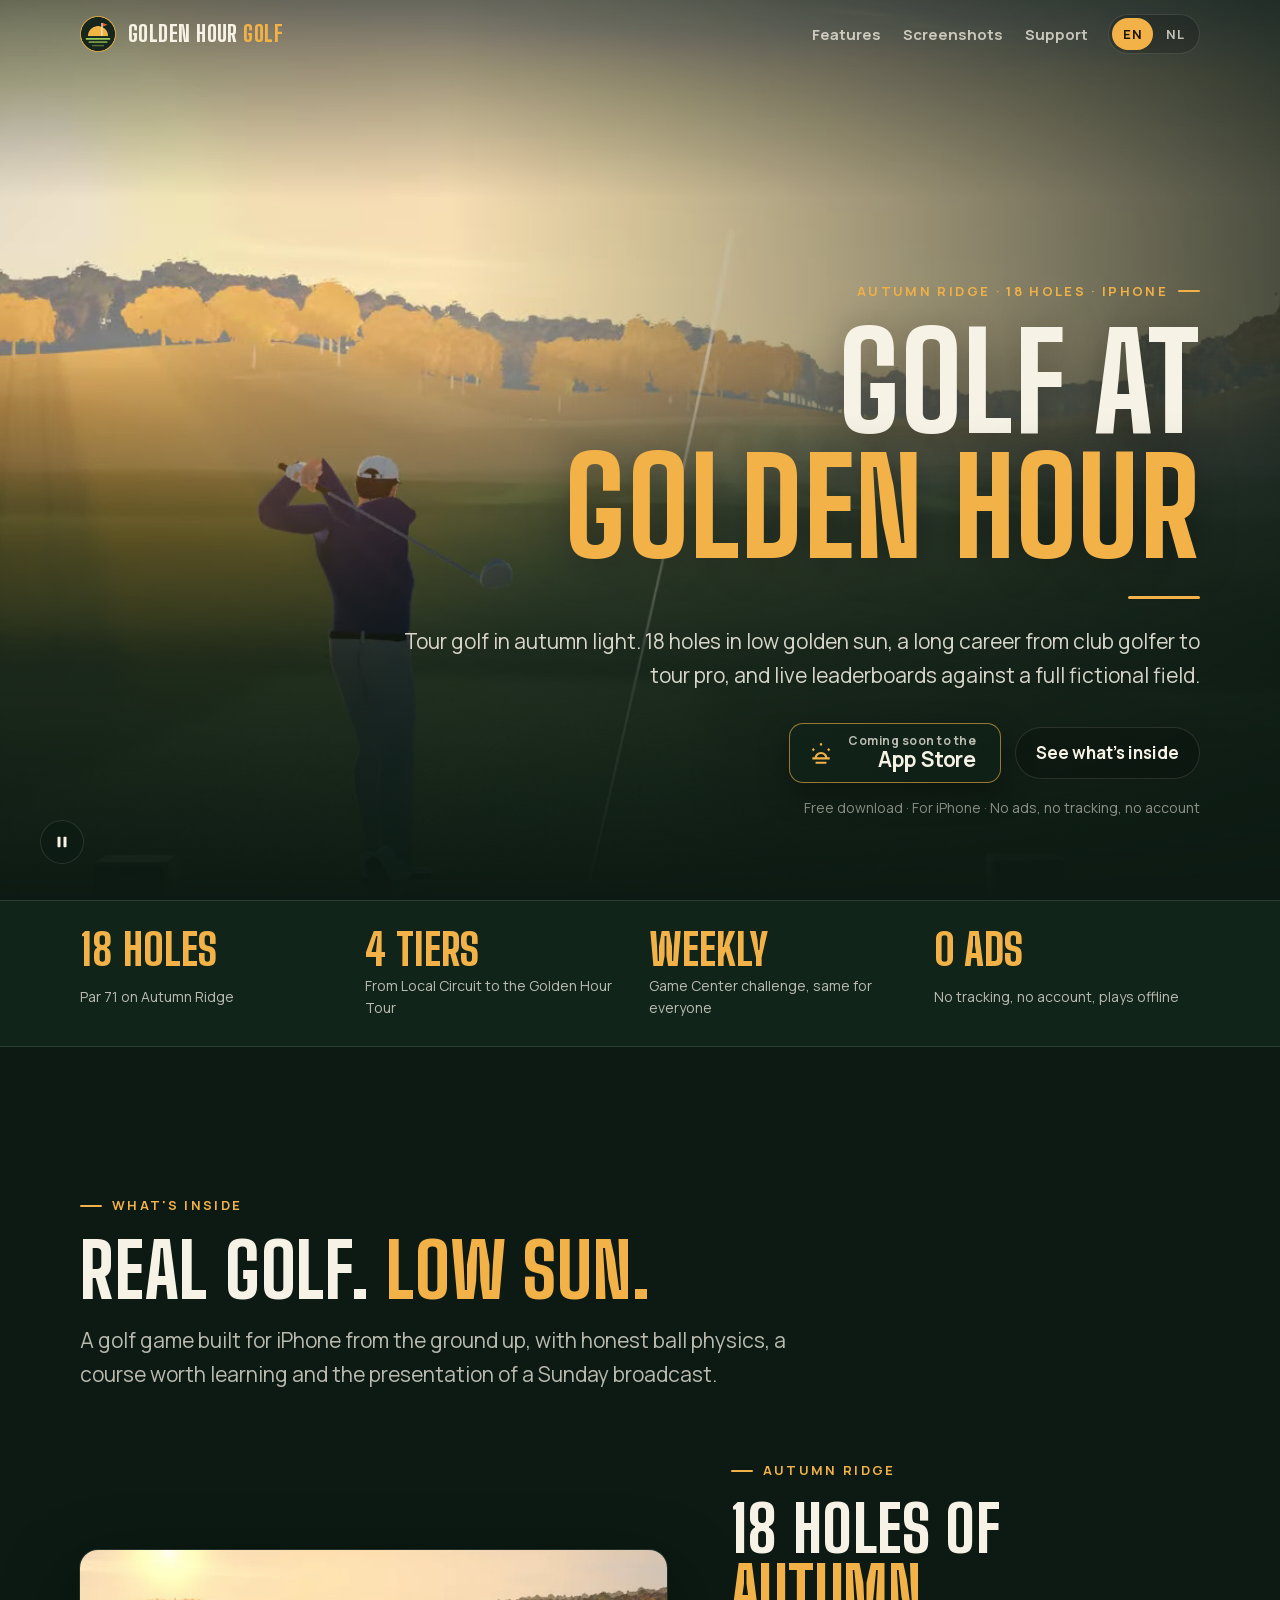
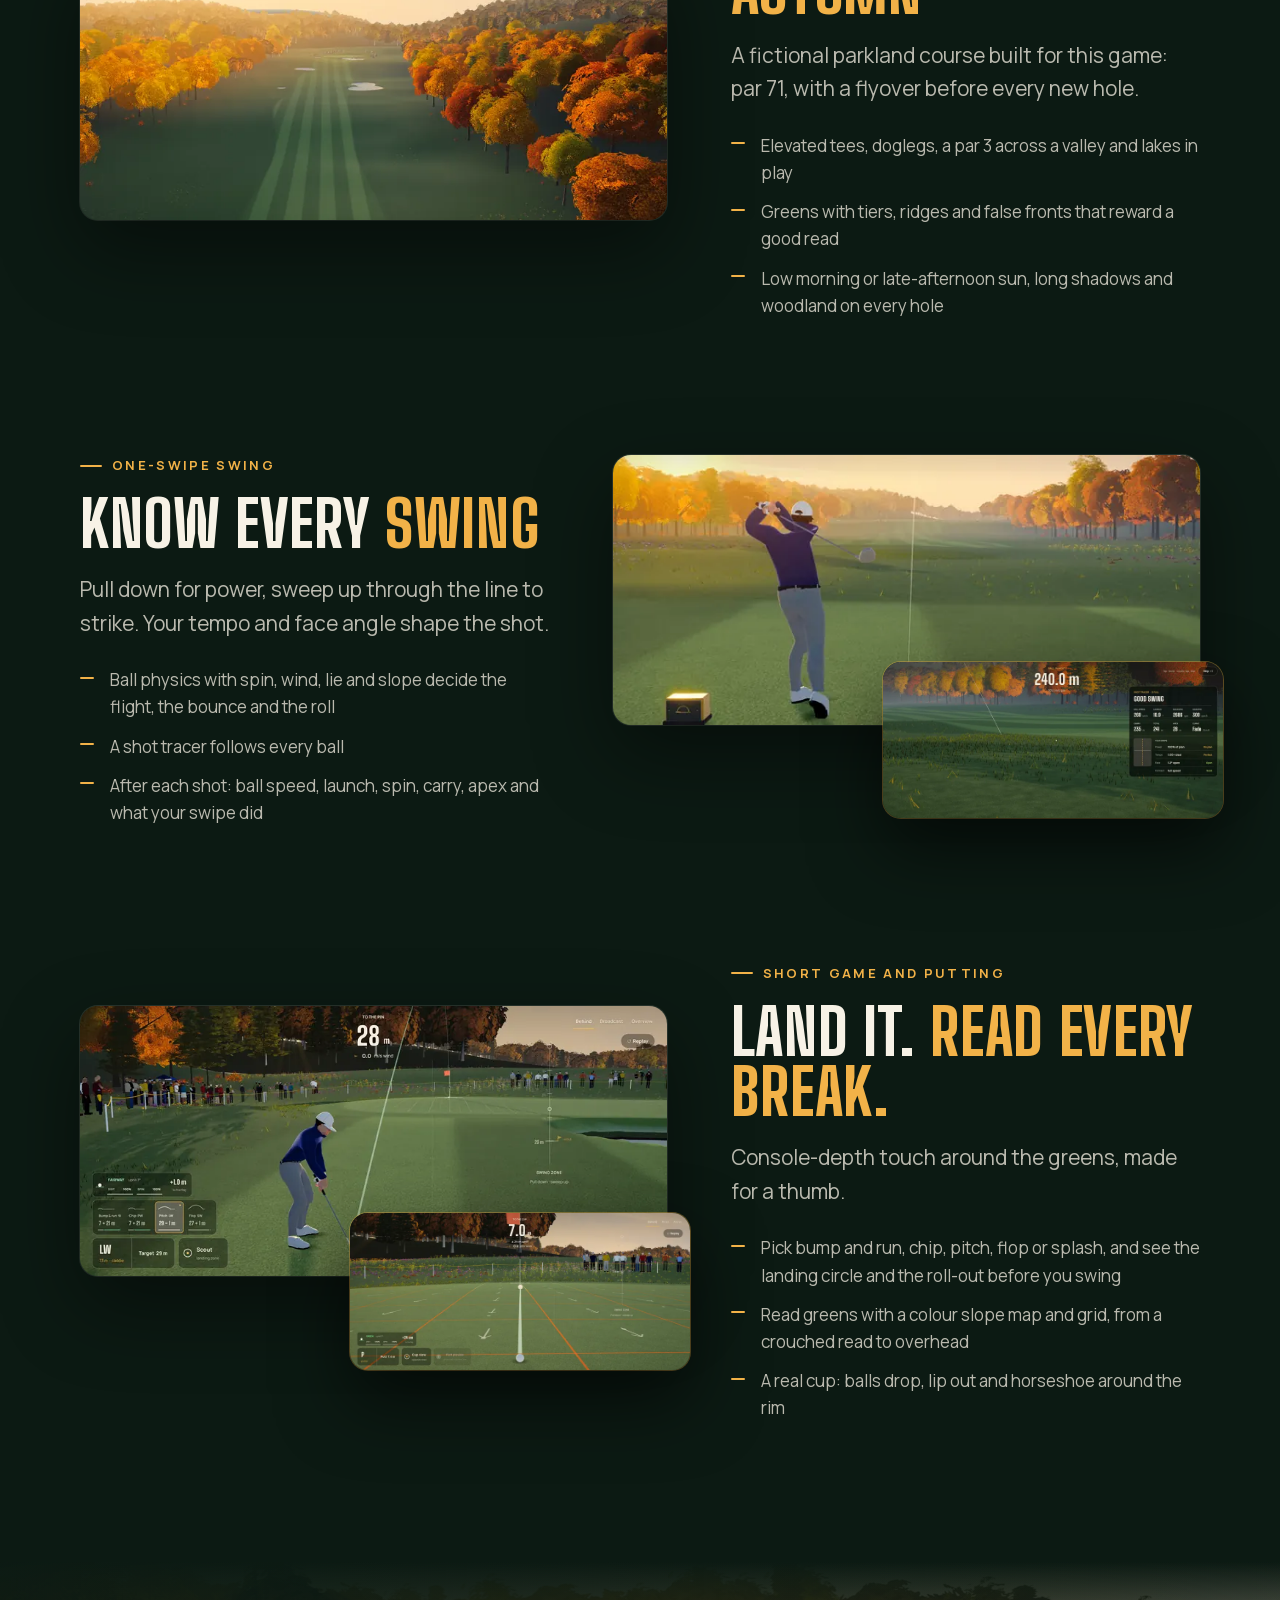
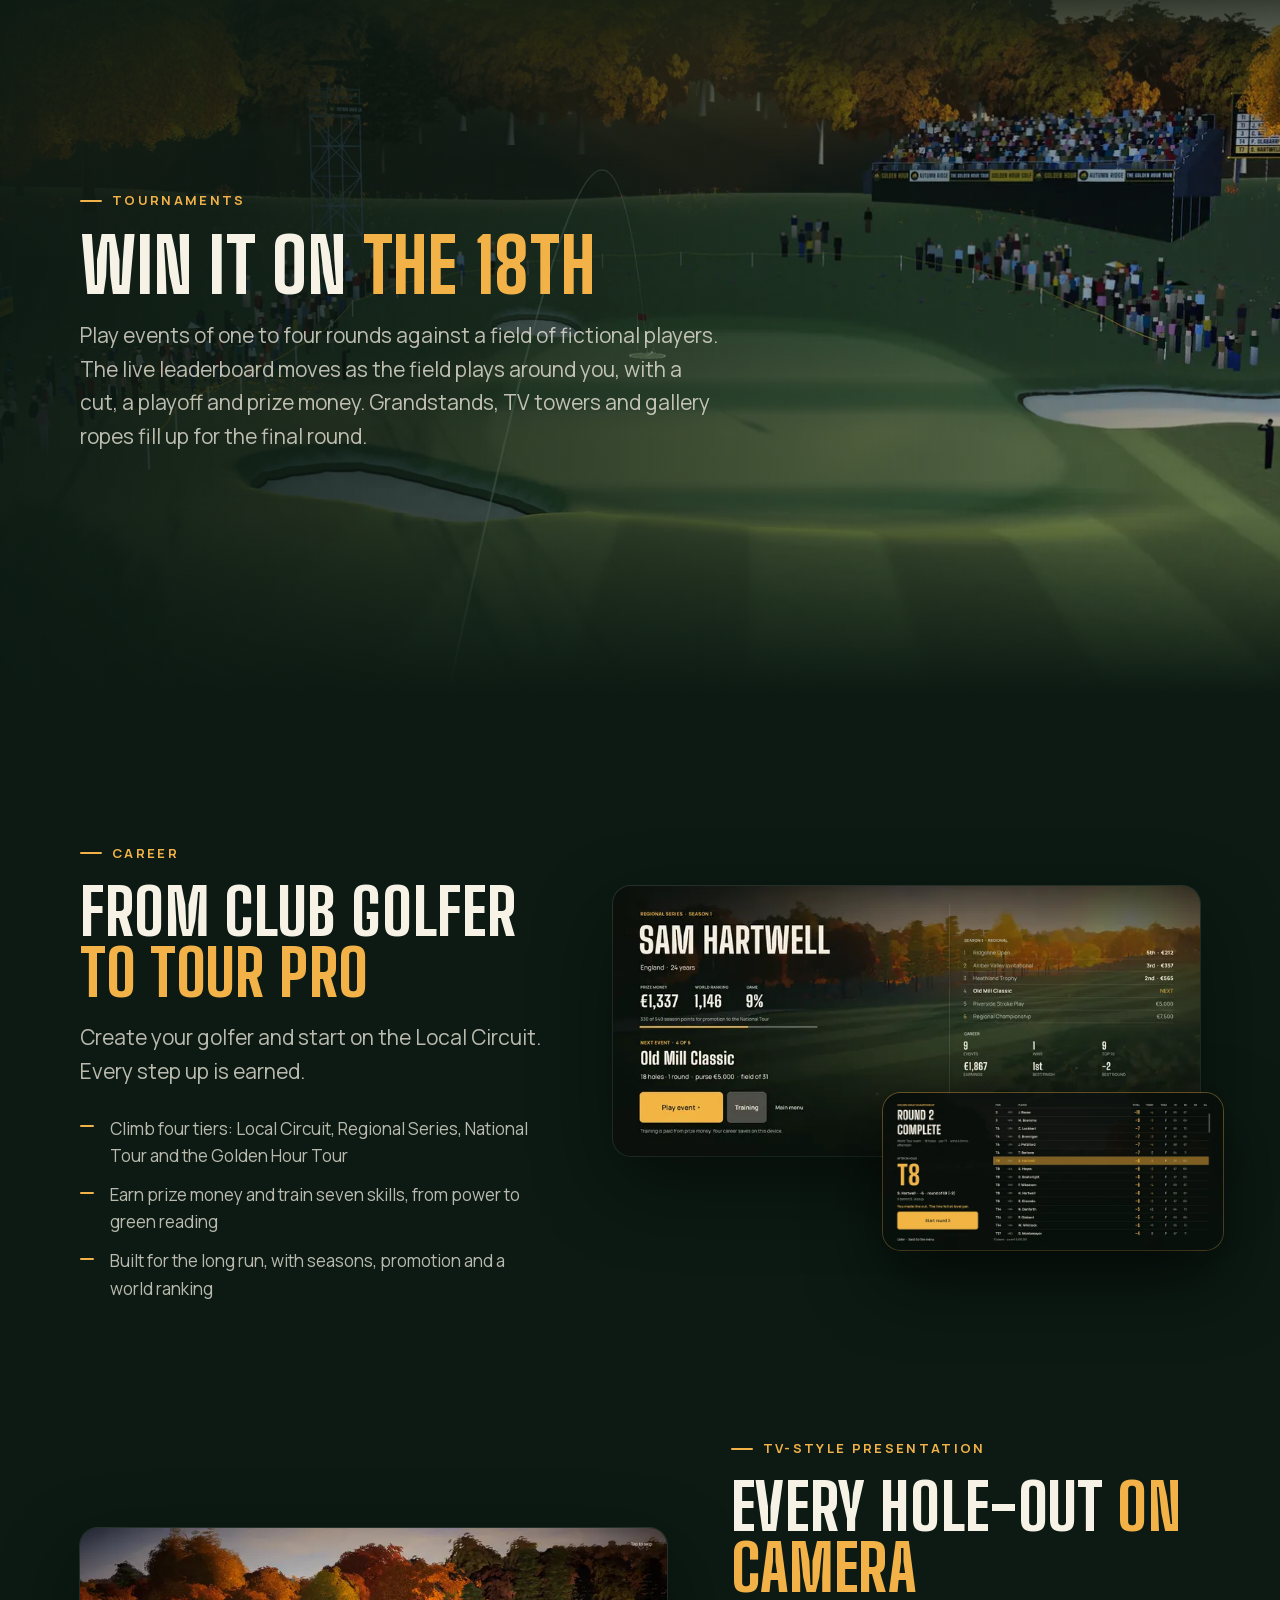
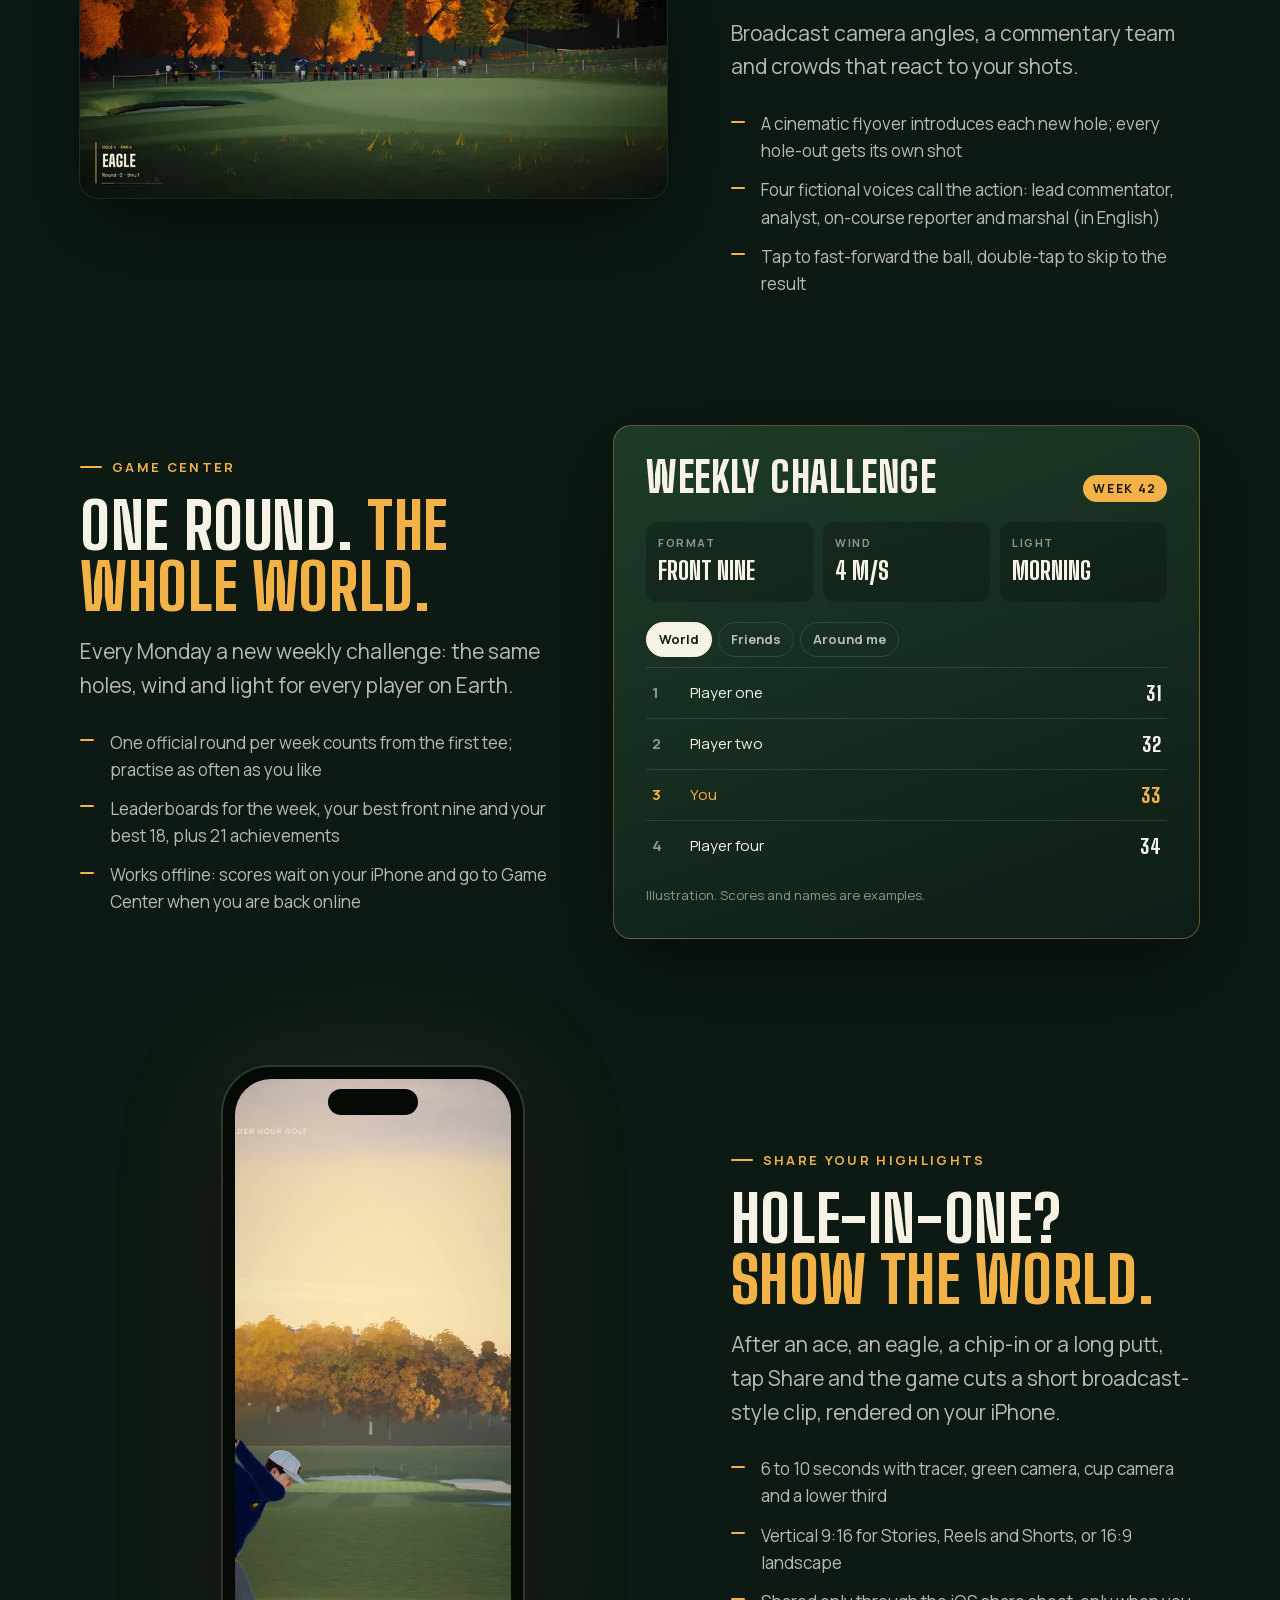
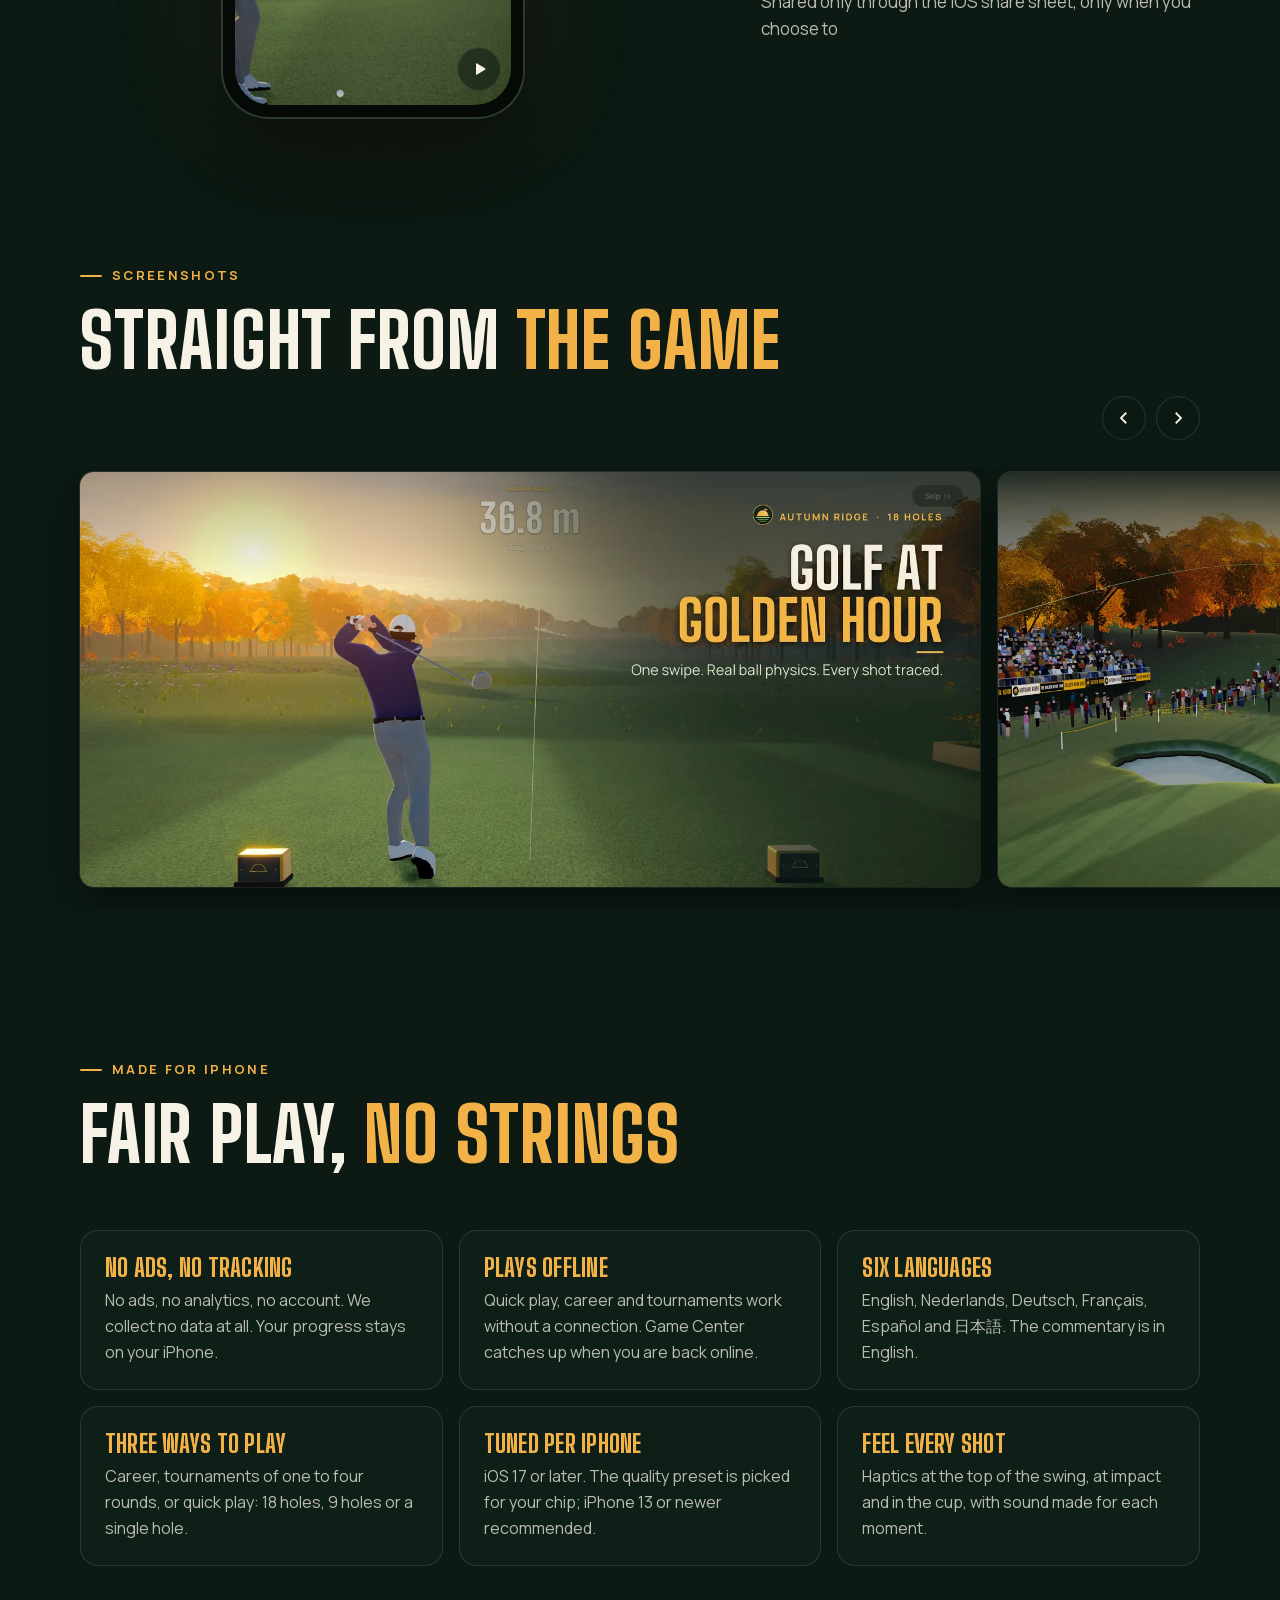
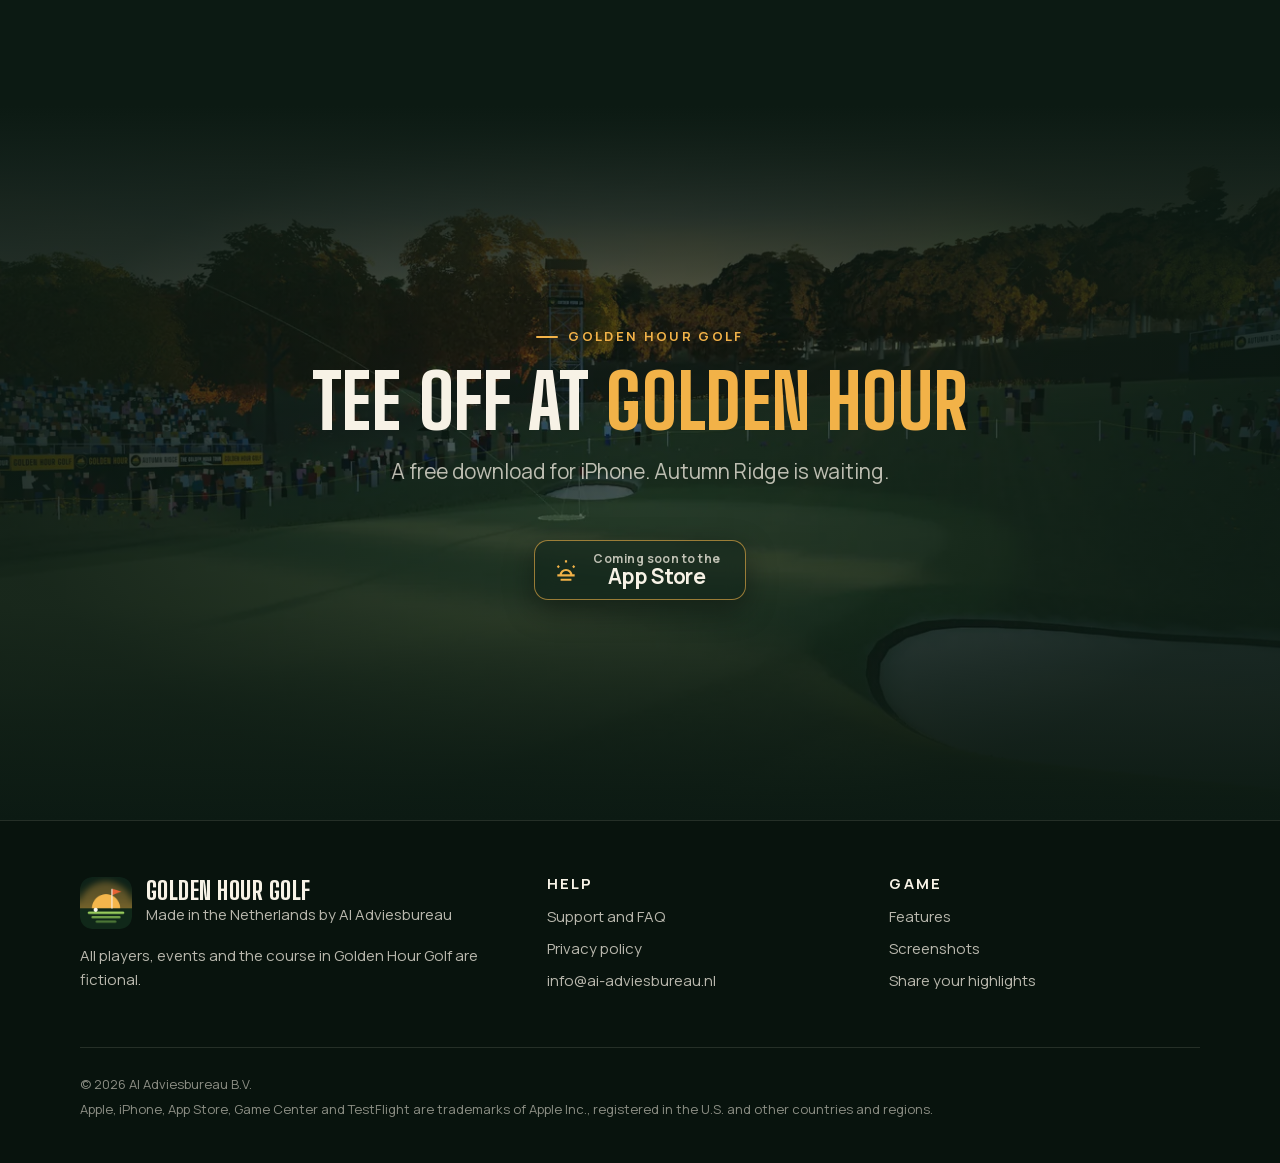
==== index.html @ c40ef4cb "Golden Hour Golf website Co-Authored-By: Claude Opus 5.5 <noreply@anthropic.com>" ====
<!doctype html>
<html lang="en">
<head>
  <meta charset="utf-8">
  <meta name="viewport" content="width=device-width, initial-scale=1, viewport-fit=cover">
  <title>Golden Hour Golf: tour golf in autumn light for iPhone</title>
  <meta name="description" content="Golden Hour Golf is a realistic golf game for iPhone: 18 holes of Autumn Ridge in low golden light, a long career, tournaments with a live leaderboard, TV-style presentation and a one-swipe swing. No ads, no tracking.">
  <link rel="canonical" href="https://ai-adviesbureau.github.io/golden-hour-golf/">
  <meta name="theme-color" content="#0c1a13">
  <meta name="apple-itunes-app" content="app-id=6820908266">
  <link rel="icon" type="image/png" sizes="32x32" href="assets/img/favicon-32.png">
  <link rel="icon" type="image/png" sizes="64x64" href="assets/img/favicon-64.png">
  <link rel="apple-touch-icon" href="assets/img/apple-touch-icon.png">
  <link rel="manifest" href="site.webmanifest">
  <meta property="og:type" content="website">
  <meta property="og:site_name" content="Golden Hour Golf">
  <meta property="og:title" content="Golden Hour Golf: tour golf in autumn light">
  <meta property="og:description" content="18 holes in low golden light, a long career from club golfer to tour pro, and live leaderboards. A golf game for iPhone, made in the Netherlands.">
  <meta property="og:url" content="https://ai-adviesbureau.github.io/golden-hour-golf/">
  <meta property="og:image" content="https://ai-adviesbureau.github.io/golden-hour-golf/assets/img/og-image.jpg">
  <meta property="og:image:width" content="1200">
  <meta property="og:image:height" content="630">
  <meta property="og:image:alt" content="A golfer in the follow-through on an autumn tee at sunrise, with the Golden Hour Golf title.">
  <meta property="og:locale" content="en_US">
  <meta property="og:locale:alternate" content="nl_NL">
  <meta name="twitter:card" content="summary_large_image">
  <meta name="twitter:title" content="Golden Hour Golf: tour golf in autumn light">
  <meta name="twitter:description" content="18 holes in low golden light, a long career and live leaderboards. A golf game for iPhone.">
  <meta name="twitter:image" content="https://ai-adviesbureau.github.io/golden-hour-golf/assets/img/og-image.jpg">
  <link rel="preload" href="assets/fonts/BigShouldersDisplay-ExtraBold.woff" as="font" type="font/woff" crossorigin>
  <link rel="preload" href="assets/img/hero-poster.jpg" as="image">
  <link rel="stylesheet" href="assets/css/site.css">
  <script>
    document.documentElement.classList.add("js");
    if (!window.matchMedia("(prefers-reduced-motion: reduce)").matches) document.documentElement.classList.add("js-motion");
  </script>
  <script type="application/ld+json">
  {
    "@context": "https://schema.org",
    "@type": "VideoGame",
    "name": "Golden Hour Golf",
    "description": "A realistic golf game for iPhone on one fictional 18-hole course in autumn light, with career, tournaments and a one-swipe swing.",
    "genre": ["Sports", "Simulation"],
    "gamePlatform": "iPhone",
    "operatingSystem": "iOS 17 or later",
    "applicationCategory": "GameApplication",
    "inLanguage": ["en", "nl", "de", "fr", "es", "ja"],
    "image": "https://ai-adviesbureau.github.io/golden-hour-golf/assets/img/og-image.jpg",
    "url": "https://ai-adviesbureau.github.io/golden-hour-golf/",
    "author": { "@type": "Organization", "name": "AI Adviesbureau B.V.", "email": "info@ai-adviesbureau.nl", "address": { "@type": "PostalAddress", "addressCountry": "NL" } }
  }
  </script>
</head>
<body>
  <a class="skip-link" href="#main" data-i18n="skip">Skip to content</a>

  <header class="site-header" id="top">
    <nav class="wrap nav" aria-label="Main">
      <a class="brand" href="./" aria-label="Golden Hour Golf, home">
        <img src="assets/img/logo.png" alt="" width="36" height="36"><span class="brand-text">Golden Hour <span>Golf</span></span>
      </a>
      <ul class="nav-links">
        <li><a href="#features" data-i18n="nav.features">Features</a></li>
        <li><a href="#screenshots" data-i18n="nav.shots">Screenshots</a></li>
        <li><a href="support.html" data-href-nl="support-nl.html" data-i18n="nav.support">Support</a></li>
      </ul>
      <div class="lang-switch" role="group" aria-label="Language">
        <button type="button" data-lang="en" aria-pressed="true" lang="en">EN</button>
        <button type="button" data-lang="nl" aria-pressed="false" lang="nl">NL</button>
      </div>
    </nav>
  </header>

  <main id="main">
    <!-- HERO -->
    <section class="hero" aria-labelledby="hero-title">
      <div class="hero-media" aria-hidden="true">
        <video id="hero-video" muted loop playsinline preload="none" poster="assets/img/hero-poster.jpg" data-autoplay>
          <source src="assets/video/hero.webm" type="video/webm">
          <source src="assets/video/hero.mp4" type="video/mp4">
        </video>
      </div>
      <div class="wrap hero-inner">
        <p class="eyebrow" data-i18n="hero.eyebrow">Autumn Ridge · 18 holes · iPhone</p>
        <h1 id="hero-title"><span data-i18n="hero.t1">Golf at</span><br><span class="gold" data-i18n="hero.t2">Golden Hour</span></h1>
        <hr class="rule">
        <p class="lead" data-i18n="hero.lead">Tour golf in autumn light. 18 holes in low golden sun, a long career from club golfer to tour pro, and live leaderboards against a full fictional field.</p>
        <div class="cta-row">
          <div data-store-cta>
            <span class="store-btn is-soon"><svg viewBox="0 0 24 24" fill="none" stroke="currentColor" stroke-width="2" aria-hidden="true"><path d="M4 17h16M7 21h10M12 3v2M4.2 8.2l1.4 1.4M19.8 8.2l-1.4 1.4M7 17a5 5 0 0 1 10 0"/></svg><span><span class="small">Coming soon to the</span><span class="big">App Store</span></span></span>
          </div>
          <a class="btn-ghost" href="#features" data-i18n="hero.more">See what's inside</a>
        </div>
        <p class="cta-note" data-i18n="hero.note">Free download · For iPhone · No ads, no tracking, no account</p>
      </div>
      <div class="hero-tools">
        <button class="icon-btn" type="button" id="hero-toggle" aria-label="Pause background video" data-i18n-label="video.pause" hidden>
          <svg viewBox="0 0 24 24" fill="currentColor" aria-hidden="true" class="i-pause"><rect x="6" y="5" width="4" height="14" rx="1"/><rect x="14" y="5" width="4" height="14" rx="1"/></svg>
          <svg viewBox="0 0 24 24" fill="currentColor" aria-hidden="true" class="i-play" hidden><path d="M8 5.5v13a1 1 0 0 0 1.5.86l10.5-6.5a1 1 0 0 0 0-1.72L9.5 4.64A1 1 0 0 0 8 5.5z"/></svg>
        </button>
      </div>
    </section>

    <!-- FACTS -->
    <div class="facts">
      <ul class="wrap">
        <li><strong data-i18n="f1.n">18 holes</strong><span data-i18n="f1.t">Par 71 on Autumn Ridge</span></li>
        <li><strong data-i18n="f2.n">4 tiers</strong><span data-i18n="f2.t">From Local Circuit to the Golden Hour Tour</span></li>
        <li><strong data-i18n="f3.n">Weekly</strong><span data-i18n="f3.t">Game Center challenge, same for everyone</span></li>
        <li><strong data-i18n="f4.n">0 ads</strong><span data-i18n="f4.t">No tracking, no account, plays offline</span></li>
      </ul>
    </div>

    <!-- FEATURES -->
    <section class="section" id="features" aria-labelledby="features-title">
      <div class="wrap">
        <div class="section-head reveal">
          <p class="eyebrow" data-i18n="feat.eyebrow">What's inside</p>
          <h2 id="features-title"><span data-i18n="feat.t1">Real golf.</span> <span class="gold" data-i18n="feat.t2">Low sun.</span></h2>
          <p class="lead" data-i18n="feat.lead">A golf game built for iPhone from the ground up, with honest ball physics, a course worth learning and the presentation of a Sunday broadcast.</p>
        </div>

        <article class="feature reveal" aria-labelledby="ft-course">
          <div class="feature-media">
            <div class="shot"><img src="assets/img/course-800.webp" srcset="assets/img/course-800.webp 800w, assets/img/course.webp 1600w" sizes="(max-width: 860px) 92vw, 640px" alt="Aerial view down a striped fairway lined with orange and yellow autumn trees, low sun on the horizon." loading="lazy" width="1600" height="863"></div>
          </div>
          <div class="feature-copy">
            <p class="eyebrow" data-i18n="c.eyebrow">Autumn Ridge</p>
            <h2 id="ft-course"><span data-i18n="c.t1">18 holes of</span> <span class="gold" data-i18n="c.t2">autumn</span></h2>
            <p class="lead" data-i18n="c.lead">A fictional parkland course built for this game: par 71, with a flyover before every new hole.</p>
            <ul class="ticks">
              <li data-i18n="c.l1">Elevated tees, doglegs, a par 3 across a valley and lakes in play</li>
              <li data-i18n="c.l2">Greens with tiers, ridges and false fronts that reward a good read</li>
              <li data-i18n="c.l3">Low morning or late-afternoon sun, long shadows and woodland on every hole</li>
            </ul>
          </div>
        </article>

        <article class="feature flip reveal" aria-labelledby="ft-swing">
          <div class="feature-media">
            <div class="shot-pair">
              <div class="shot"><img src="assets/img/drive-800.webp" srcset="assets/img/drive-800.webp 800w, assets/img/drive.webp 1600w" sizes="(max-width: 860px) 92vw, 640px" alt="A golfer in the follow-through of a drive, back-lit by the low sun." loading="lazy" width="1600" height="583"></div>
              <div class="shot"><img src="assets/img/analysis-800.webp" alt="The shot analysis panel showing ball speed, launch, spin, carry and the swipe's tempo and face angle." loading="lazy" width="800" height="368"></div>
            </div>
          </div>
          <div class="feature-copy">
            <p class="eyebrow" data-i18n="s.eyebrow">One-swipe swing</p>
            <h2 id="ft-swing"><span data-i18n="s.t1">Know every</span> <span class="gold" data-i18n="s.t2">swing</span></h2>
            <p class="lead" data-i18n="s.lead">Pull down for power, sweep up through the line to strike. Your tempo and face angle shape the shot.</p>
            <ul class="ticks">
              <li data-i18n="s.l1">Ball physics with spin, wind, lie and slope decide the flight, the bounce and the roll</li>
              <li data-i18n="s.l2">A shot tracer follows every ball</li>
              <li data-i18n="s.l3">After each shot: ball speed, launch, spin, carry, apex and what your swipe did</li>
            </ul>
          </div>
        </article>

        <article class="feature reveal" aria-labelledby="ft-short">
          <div class="feature-media">
            <div class="shot-pair">
              <div class="shot"><img src="assets/img/shortgame-800.webp" srcset="assets/img/shortgame-800.webp 800w, assets/img/shortgame.webp 1600w" sizes="(max-width: 860px) 92vw, 640px" alt="A pitch shot near the green with the technique strip, landing circle and roll-out line." loading="lazy" width="1600" height="736"></div>
              <div class="shot"><img src="assets/img/putting-800.webp" alt="Reading a putt with the colour slope grid and the putt line." loading="lazy" width="800" height="368"></div>
            </div>
          </div>
          <div class="feature-copy">
            <p class="eyebrow" data-i18n="sg.eyebrow">Short game and putting</p>
            <h2 id="ft-short"><span data-i18n="sg.t1">Land it.</span> <span class="gold" data-i18n="sg.t2">Read every break.</span></h2>
            <p class="lead" data-i18n="sg.lead">Console-depth touch around the greens, made for a thumb.</p>
            <ul class="ticks">
              <li data-i18n="sg.l1">Pick bump and run, chip, pitch, flop or splash, and see the landing circle and the roll-out before you swing</li>
              <li data-i18n="sg.l2">Read greens with a colour slope map and grid, from a crouched read to overhead</li>
              <li data-i18n="sg.l3">A real cup: balls drop, lip out and horseshoe around the rim</li>
            </ul>
          </div>
        </article>
      </div>
    </section>

    <!-- BANNER: TOURNAMENT -->
    <section class="banner" aria-labelledby="ft-tour">
      <img src="assets/img/tournament.webp" alt="" loading="lazy" width="1600" height="736">
      <div class="wrap">
        <div class="reveal">
          <p class="eyebrow" data-i18n="t.eyebrow">Tournaments</p>
          <h2 id="ft-tour"><span data-i18n="t.t1">Win it on</span> <span class="gold" data-i18n="t.t2">the 18th</span></h2>
          <p class="lead" data-i18n="t.lead">Play events of one to four rounds against a field of fictional players. The live leaderboard moves as the field plays around you, with a cut, a playoff and prize money. Grandstands, TV towers and gallery ropes fill up for the final round.</p>
        </div>
      </div>
    </section>

    <section class="section" aria-label="Career, broadcast and challenges">
      <div class="wrap">
        <article class="feature flip reveal" aria-labelledby="ft-career">
          <div class="feature-media">
            <div class="shot-pair">
              <div class="shot"><img src="assets/img/career-800.webp" srcset="assets/img/career-800.webp 800w, assets/img/career.webp 1600w" sizes="(max-width: 860px) 92vw, 640px" alt="The career overview: golfer profile, prize money, world ranking and the next event." loading="lazy" width="1600" height="736"></div>
              <div class="shot"><img src="assets/img/leaderboard-800.webp" alt="A live tournament leaderboard after round two, with the player in eighth place." loading="lazy" width="800" height="368"></div>
            </div>
          </div>
          <div class="feature-copy">
            <p class="eyebrow" data-i18n="cr.eyebrow">Career</p>
            <h2 id="ft-career"><span data-i18n="cr.t1">From club golfer</span> <span class="gold" data-i18n="cr.t2">to tour pro</span></h2>
            <p class="lead" data-i18n="cr.lead">Create your golfer and start on the Local Circuit. Every step up is earned.</p>
            <ul class="ticks">
              <li data-i18n="cr.l1">Climb four tiers: Local Circuit, Regional Series, National Tour and the Golden Hour Tour</li>
              <li data-i18n="cr.l2">Earn prize money and train seven skills, from power to green reading</li>
              <li data-i18n="cr.l3">Built for the long run, with seasons, promotion and a world ranking</li>
            </ul>
          </div>
        </article>

        <article class="feature reveal" aria-labelledby="ft-tv">
          <div class="feature-media">
            <div class="shot"><img src="assets/img/holeout-800.webp" srcset="assets/img/holeout-800.webp 800w, assets/img/holeout.webp 1600w" sizes="(max-width: 860px) 92vw, 640px" alt="A cinematic hole-out shot of a green ringed by spectators and autumn trees, with an EAGLE lower third." loading="lazy" width="1600" height="736"></div>
          </div>
          <div class="feature-copy">
            <p class="eyebrow" data-i18n="tv.eyebrow">TV-style presentation</p>
            <h2 id="ft-tv"><span data-i18n="tv.t1">Every hole-out</span> <span class="gold" data-i18n="tv.t2">on camera</span></h2>
            <p class="lead" data-i18n="tv.lead">Broadcast camera angles, a commentary team and crowds that react to your shots.</p>
            <ul class="ticks">
              <li data-i18n="tv.l1">A cinematic flyover introduces each new hole; every hole-out gets its own shot</li>
              <li data-i18n="tv.l2">Four fictional voices call the action: lead commentator, analyst, on-course reporter and marshal (in English)</li>
              <li data-i18n="tv.l3">Tap to fast-forward the ball, double-tap to skip to the result</li>
            </ul>
          </div>
        </article>

        <article class="feature flip reveal" aria-labelledby="ft-gc">
          <div class="feature-media">
            <div class="challenge-card" role="img" aria-label="Example of the weekly challenge page: conditions and a leaderboard with World, Friends and Around me tabs.">
              <div class="challenge-top">
                <span class="display" data-i18n="gc.card">Weekly challenge</span>
                <span class="chip" data-i18n="gc.week">Week 42</span>
              </div>
              <div class="conds">
                <div><small data-i18n="gc.format">Format</small><b data-i18n="gc.front">Front nine</b></div>
                <div><small data-i18n="gc.wind">Wind</small><b>4 m/s</b></div>
                <div><small data-i18n="gc.light">Light</small><b data-i18n="gc.morning">Morning</b></div>
              </div>
              <div class="tabs-mock" aria-hidden="true"><span data-i18n="gc.world">World</span><span data-i18n="gc.friends">Friends</span><span data-i18n="gc.around">Around me</span></div>
              <table class="board" aria-hidden="true">
                <tr><td>1</td><td>Player one</td><td>31</td></tr>
                <tr><td>2</td><td>Player two</td><td>32</td></tr>
                <tr class="me"><td>3</td><td data-i18n="gc.you">You</td><td>33</td></tr>
                <tr><td>4</td><td>Player four</td><td>34</td></tr>
              </table>
              <p class="card-foot" data-i18n="gc.foot">Illustration. Scores and names are examples.</p>
            </div>
          </div>
          <div class="feature-copy">
            <p class="eyebrow" data-i18n="gc.eyebrow">Game Center</p>
            <h2 id="ft-gc"><span data-i18n="gc.t1">One round.</span> <span class="gold" data-i18n="gc.t2">The whole world.</span></h2>
            <p class="lead" data-i18n="gc.lead">Every Monday a new weekly challenge: the same holes, wind and light for every player on Earth.</p>
            <ul class="ticks">
              <li data-i18n="gc.l1">One official round per week counts from the first tee; practise as often as you like</li>
              <li data-i18n="gc.l2">Leaderboards for the week, your best front nine and your best 18, plus 21 achievements</li>
              <li data-i18n="gc.l3">Works offline: scores wait on your iPhone and go to Game Center when you are back online</li>
            </ul>
          </div>
        </article>

        <article class="feature reveal" id="highlights" aria-labelledby="ft-share">
          <div class="feature-media">
            <div class="phone">
              <video id="clip-video" muted loop playsinline preload="none" poster="assets/img/highlight-poster.jpg" data-autoplay aria-label="A vertical highlight clip: a 9 iron hole-in-one on hole 12.">
                <source src="assets/video/highlight-ace.mp4" type="video/mp4">
              </video>
              <button class="icon-btn" type="button" id="clip-toggle" aria-label="Play highlight clip" data-i18n-label="video.playclip">
                <svg viewBox="0 0 24 24" fill="currentColor" aria-hidden="true" class="i-pause" hidden><rect x="6" y="5" width="4" height="14" rx="1"/><rect x="14" y="5" width="4" height="14" rx="1"/></svg>
                <svg viewBox="0 0 24 24" fill="currentColor" aria-hidden="true" class="i-play"><path d="M8 5.5v13a1 1 0 0 0 1.5.86l10.5-6.5a1 1 0 0 0 0-1.72L9.5 4.64A1 1 0 0 0 8 5.5z"/></svg>
              </button>
            </div>
          </div>
          <div class="feature-copy">
            <p class="eyebrow" data-i18n="sh.eyebrow">Share your highlights</p>
            <h2 id="ft-share"><span data-i18n="sh.t1">Hole-in-one?</span> <span class="gold" data-i18n="sh.t2">Show the world.</span></h2>
            <p class="lead" data-i18n="sh.lead">After an ace, an eagle, a chip-in or a long putt, tap Share and the game cuts a short broadcast-style clip, rendered on your iPhone.</p>
            <ul class="ticks">
              <li data-i18n="sh.l1">6 to 10 seconds with tracer, green camera, cup camera and a lower third</li>
              <li data-i18n="sh.l2">Vertical 9:16 for Stories, Reels and Shorts, or 16:9 landscape</li>
              <li data-i18n="sh.l3">Shared only through the iOS share sheet, only when you choose to</li>
            </ul>
          </div>
        </article>
      </div>
    </section>

    <!-- SCREENSHOTS -->
    <section class="section" id="screenshots" aria-labelledby="shots-title" style="padding-top:0">
      <div class="wrap">
        <div class="section-head reveal">
          <p class="eyebrow" data-i18n="g.eyebrow">Screenshots</p>
          <h2 id="shots-title"><span data-i18n="g.t1">Straight from</span> <span class="gold" data-i18n="g.t2">the game</span></h2>
        </div>
        <div class="gallery-controls">
          <button class="icon-btn" type="button" data-gallery="prev" aria-label="Previous screenshot" data-i18n-label="g.prev"><svg viewBox="0 0 24 24" fill="none" stroke="currentColor" stroke-width="2.4" aria-hidden="true"><path d="M15 5l-7 7 7 7"/></svg></button>
          <button class="icon-btn" type="button" data-gallery="next" aria-label="Next screenshot" data-i18n-label="g.next"><svg viewBox="0 0 24 24" fill="none" stroke="currentColor" stroke-width="2.4" aria-hidden="true"><path d="M9 5l7 7-7 7"/></svg></button>
        </div>
      </div>
      <div class="gallery">
        <ul class="gallery-track" id="gallery" tabindex="0" aria-label="Screenshots, scroll sideways">
          <li><button type="button"><img data-shot="01-hero-drive" src="assets/shots/en/01-hero-drive-800.webp" srcset="assets/shots/en/01-hero-drive-800.webp 800w, assets/shots/en/01-hero-drive.webp 1600w" sizes="(max-width: 760px) 86vw, 900px" alt="Golf at golden hour: a drive with the low sun in view and a white shot tracer." width="800" height="368" loading="lazy"></button></li>
          <li><button type="button"><img data-shot="02-final-hole-crowd" src="assets/shots/en/02-final-hole-crowd-800.webp" srcset="assets/shots/en/02-final-hole-crowd-800.webp 800w, assets/shots/en/02-final-hole-crowd.webp 1600w" sizes="(max-width: 760px) 86vw, 900px" alt="Win it on the 18th: grandstands, a TV tower and galleries around the final green." width="800" height="368" loading="lazy"></button></li>
          <li><button type="button"><img data-shot="03-short-game" src="assets/shots/en/03-short-game-800.webp" srcset="assets/shots/en/03-short-game-800.webp 800w, assets/shots/en/03-short-game.webp 1600w" sizes="(max-width: 760px) 86vw, 900px" alt="Land it, let it roll: a pitch with the landing spot and roll-out." width="800" height="368" loading="lazy"></button></li>
          <li><button type="button"><img data-shot="04-putting" src="assets/shots/en/04-putting-800.webp" srcset="assets/shots/en/04-putting-800.webp 800w, assets/shots/en/04-putting.webp 1600w" sizes="(max-width: 760px) 86vw, 900px" alt="Read every break: a putt with the slope grid and putt preview." width="800" height="368" loading="lazy"></button></li>
          <li><button type="button"><img data-shot="05-leaderboard" src="assets/shots/en/05-leaderboard-800.webp" srcset="assets/shots/en/05-leaderboard-800.webp 800w, assets/shots/en/05-leaderboard.webp 1600w" sizes="(max-width: 760px) 86vw, 900px" alt="Climb the leaderboard: a live tournament leaderboard after round two." width="800" height="368" loading="lazy"></button></li>
          <li><button type="button"><img data-shot="06-career" src="assets/shots/en/06-career-800.webp" srcset="assets/shots/en/06-career-800.webp 800w, assets/shots/en/06-career.webp 1600w" sizes="(max-width: 760px) 86vw, 900px" alt="From club golfer to tour pro: the career overview." width="800" height="368" loading="lazy"></button></li>
          <li><button type="button"><img data-shot="07-swing-analysis" src="assets/shots/en/07-swing-analysis-800.webp" srcset="assets/shots/en/07-swing-analysis-800.webp 800w, assets/shots/en/07-swing-analysis.webp 1600w" sizes="(max-width: 760px) 86vw, 900px" alt="Know every swing: the shot tracer panel with the swing analysis." width="800" height="368" loading="lazy"></button></li>
          <li><button type="button"><img data-shot="08-cinematic" src="assets/shots/en/08-cinematic-800.webp" srcset="assets/shots/en/08-cinematic-800.webp 800w, assets/shots/en/08-cinematic.webp 1600w" sizes="(max-width: 760px) 86vw, 900px" alt="Every hole-out on camera: a cinematic eagle shot." width="800" height="368" loading="lazy"></button></li>
          <li><button type="button"><img data-shot="09-autumn-course" src="assets/shots/en/09-autumn-course-800.webp" srcset="assets/shots/en/09-autumn-course-800.webp 800w, assets/shots/en/09-autumn-course.webp 1600w" sizes="(max-width: 760px) 86vw, 900px" alt="18 holes of autumn: the flyover of hole 14." width="800" height="368" loading="lazy"></button></li>
          <li><button type="button"><img data-shot="10-ways-to-play" src="assets/shots/en/10-ways-to-play-800.webp" srcset="assets/shots/en/10-ways-to-play-800.webp 800w, assets/shots/en/10-ways-to-play.webp 1600w" sizes="(max-width: 760px) 86vw, 900px" alt="Three ways to play: Career, Tournament and Quick play on the main menu." width="800" height="368" loading="lazy"></button></li>
        </ul>
      </div>
    </section>

    <!-- SPECS -->
    <section class="section" aria-labelledby="specs-title" style="padding-top:0">
      <div class="wrap">
        <div class="section-head reveal">
          <p class="eyebrow" data-i18n="sp.eyebrow">Made for iPhone</p>
          <h2 id="specs-title"><span data-i18n="sp.t1">Fair play,</span> <span class="gold" data-i18n="sp.t2">no strings</span></h2>
        </div>
        <div class="specs">
          <div class="spec reveal"><h3 data-i18n="sp.a.h">No ads, no tracking</h3><p data-i18n="sp.a.p">No ads, no analytics, no account. We collect no data at all. Your progress stays on your iPhone.</p></div>
          <div class="spec reveal"><h3 data-i18n="sp.b.h">Plays offline</h3><p data-i18n="sp.b.p">Quick play, career and tournaments work without a connection. Game Center catches up when you are back online.</p></div>
          <div class="spec reveal"><h3 data-i18n="sp.c.h">Six languages</h3><p data-i18n="sp.c.p">English, Nederlands, Deutsch, Français, Español and 日本語. The commentary is in English.</p></div>
          <div class="spec reveal"><h3 data-i18n="sp.d.h">Three ways to play</h3><p data-i18n="sp.d.p">Career, tournaments of one to four rounds, or quick play: 18 holes, 9 holes or a single hole.</p></div>
          <div class="spec reveal"><h3 data-i18n="sp.e.h">Tuned per iPhone</h3><p data-i18n="sp.e.p">iOS 17 or later. The quality preset is picked for your chip; iPhone 13 or newer recommended.</p></div>
          <div class="spec reveal"><h3 data-i18n="sp.f.h">Feel every shot</h3><p data-i18n="sp.f.p">Haptics at the top of the swing, at impact and in the cup, with sound made for each moment.</p></div>
        </div>
      </div>
    </section>

    <!-- FINAL CTA -->
    <section class="banner final" aria-labelledby="final-title">
      <img class="banner-img" src="assets/img/grandstand.webp" alt="" loading="lazy" width="1600" height="736">
      <div class="wrap">
        <div class="reveal">
          <p class="eyebrow" data-i18n="end.eyebrow">Golden Hour Golf</p>
          <h2 id="final-title"><span data-i18n="end.t1">Tee off at</span> <span class="gold" data-i18n="end.t2">golden hour</span></h2>
          <p class="lead" data-i18n="end.lead">A free download for iPhone. Autumn Ridge is waiting.</p>
          <div class="cta-row">
            <div data-store-cta>
              <span class="store-btn is-soon"><svg viewBox="0 0 24 24" fill="none" stroke="currentColor" stroke-width="2" aria-hidden="true"><path d="M4 17h16M7 21h10M12 3v2M4.2 8.2l1.4 1.4M19.8 8.2l-1.4 1.4M7 17a5 5 0 0 1 10 0"/></svg><span><span class="small">Coming soon to the</span><span class="big">App Store</span></span></span>
            </div>
          </div>
        </div>
      </div>
    </section>
  </main>

  <footer class="site-footer">
    <div class="wrap">
      <div class="footer-grid">
        <div>
          <div class="made-in">
            <img src="assets/img/app-icon-256.png" alt="" width="52" height="52" loading="lazy">
            <div><strong>Golden Hour Golf</strong><span data-i18n="ft.made">Made in the Netherlands by AI Adviesbureau</span></div>
          </div>
          <p data-i18n="ft.fiction">All players, events and the course in Golden Hour Golf are fictional.</p>
        </div>
        <div>
          <h2 data-i18n="ft.help">Help</h2>
          <ul>
            <li><a href="support.html" data-href-nl="support-nl.html" data-i18n="ft.support">Support and FAQ</a></li>
            <li><a href="privacy.html" data-href-nl="privacy-nl.html" data-i18n="ft.privacy">Privacy policy</a></li>
            <li><a href="mailto:info@ai-adviesbureau.nl">info@ai-adviesbureau.nl</a></li>
          </ul>
        </div>
        <div>
          <h2 data-i18n="ft.game">Game</h2>
          <ul>
            <li><a href="#features" data-i18n="nav.features">Features</a></li>
            <li><a href="#screenshots" data-i18n="nav.shots">Screenshots</a></li>
            <li><a href="#highlights" data-i18n="ft.share">Share your highlights</a></li>
          </ul>
        </div>
      </div>
      <div class="legal">
        <p>© 2026 AI Adviesbureau B.V.</p>
        <p data-i18n="ft.tm">Apple, iPhone, App Store, Game Center and TestFlight are trademarks of Apple Inc., registered in the U.S. and other countries and regions.</p>
      </div>
    </div>
  </footer>

  <dialog class="lightbox" id="lightbox" aria-label="Screenshot">
    <form method="dialog"><button class="icon-btn" aria-label="Close" data-i18n-label="close"><svg viewBox="0 0 24 24" fill="none" stroke="currentColor" stroke-width="2.4" aria-hidden="true"><path d="M6 6l12 12M18 6L6 18"/></svg></button></form>
    <img src="" alt="">
  </dialog>

  <script src="assets/js/site.js" defer></script>
</body>
</html>
---- assets/css/site.css ----
/* Golden Hour Golf website. Plain CSS, no build step. */

@font-face {
  font-family: "Big Shoulders Display";
  src: url("../fonts/BigShouldersDisplay-ExtraBold.woff") format("woff");
  font-weight: 800;
  font-display: swap;
}
@font-face {
  font-family: "Manrope";
  src: url("../fonts/Manrope-Regular.woff") format("woff");
  font-weight: 400;
  font-display: swap;
}
@font-face {
  font-family: "Manrope";
  src: url("../fonts/Manrope-Bold.woff") format("woff");
  font-weight: 700;
  font-display: swap;
}

:root {
  color-scheme: dark;
  --bg: #0c1a13;
  --bg-2: #10241a;
  --bg-3: #163022;
  --line: rgba(247, 242, 230, 0.12);
  --glass: rgba(16, 36, 26, 0.62);
  --cream: #f7f2e6;
  --muted: rgba(247, 242, 230, 0.74);
  --faint: rgba(247, 242, 230, 0.55);
  --gold: #f2b248;
  --gold-2: #f7cf7d;
  --flag: #e8643a;
  --grass: #9bcd5f;
  --radius: 18px;
  --max: 1200px;
  --gutter: clamp(16px, 4vw, 40px);
  --display: "Big Shoulders Display", "Arial Narrow", Impact, sans-serif;
  --body: "Manrope", system-ui, -apple-system, "Segoe UI", Roboto, sans-serif;
}

*,
*::before,
*::after { box-sizing: border-box; }

html { -webkit-text-size-adjust: 100%; scroll-behavior: smooth; }
@media (prefers-reduced-motion: reduce) { html { scroll-behavior: auto; } }

body {
  margin: 0;
  background: var(--bg);
  color: var(--cream);
  font-family: var(--body);
  font-size: 17px;
  line-height: 1.6;
  -webkit-font-smoothing: antialiased;
  overflow-x: hidden;
}

img, video { display: block; max-width: 100%; height: auto; }
a { color: var(--gold-2); text-underline-offset: 3px; }
a:hover { color: var(--gold); }
:focus-visible { outline: 3px solid var(--gold); outline-offset: 3px; border-radius: 6px; }

.skip-link {
  position: absolute; left: 12px; top: -60px; z-index: 100;
  background: var(--gold); color: #1a1406; padding: 10px 16px; border-radius: 10px;
  font-weight: 700; text-decoration: none;
}
.skip-link:focus { top: 12px; }

[hidden] { display: none !important; }

.visually-hidden {
  position: absolute !important; width: 1px; height: 1px; overflow: hidden;
  clip: rect(0 0 0 0); clip-path: inset(50%); white-space: nowrap;
}

.wrap { width: 100%; max-width: var(--max); margin: 0 auto; padding: 0 var(--gutter); }

/* Type */
h1, h2, h3, .display {
  font-family: var(--display);
  font-weight: 800;
  text-transform: uppercase;
  letter-spacing: 0.01em;
  line-height: 0.95;
  margin: 0;
}
h1 { font-size: clamp(56px, 11vw, 132px); }
h2 { font-size: clamp(40px, 6.4vw, 76px); }
h3 { font-size: clamp(26px, 3vw, 32px); line-height: 1.05; }
.gold { color: var(--gold); }
.eyebrow {
  display: inline-flex; align-items: center; gap: 10px;
  font-size: 13px; font-weight: 700; letter-spacing: 0.18em; text-transform: uppercase;
  color: var(--gold);
  margin: 0 0 18px;
}
.eyebrow::before {
  content: ""; width: 22px; height: 2px; background: currentColor; border-radius: 2px;
}
.lead { font-size: clamp(18px, 2vw, 21px); color: var(--muted); max-width: 38em; }
.rule { width: 72px; height: 3px; background: var(--gold); border: 0; margin: 22px 0; border-radius: 2px; }

/* Header */
.site-header {
  position: fixed; inset: 0 0 auto 0; z-index: 50;
  transition: background-color 0.3s ease, border-color 0.3s ease, backdrop-filter 0.3s ease;
  border-bottom: 1px solid transparent;
}
.site-header.is-solid,
.site-header.always-solid {
  background: rgba(12, 26, 19, 0.82);
  -webkit-backdrop-filter: blur(14px) saturate(140%);
  backdrop-filter: blur(14px) saturate(140%);
  border-bottom-color: var(--line);
}
.nav { display: flex; align-items: center; gap: 20px; height: 68px; }
.brand {
  display: inline-flex; align-items: center; gap: 12px; text-decoration: none; color: var(--cream);
  font-family: var(--display); font-weight: 800; text-transform: uppercase; font-size: 22px; letter-spacing: 0.02em;
  margin-right: auto; white-space: nowrap;
}
.brand img { width: 36px; height: 36px; }
.brand-text > span { color: var(--gold); }
.nav-links { display: flex; gap: 22px; list-style: none; margin: 0; padding: 0; }
.nav-links a { color: var(--muted); text-decoration: none; font-weight: 700; font-size: 15px; }
.nav-links a:hover, .nav-links a[aria-current="page"] { color: var(--cream); }
.lang-switch {
  display: inline-flex; border: 1px solid var(--line); border-radius: 999px; padding: 3px; gap: 2px;
  background: rgba(0, 0, 0, 0.18);
}
.lang-switch a, .lang-switch button {
  font: inherit; font-size: 13px; font-weight: 700; letter-spacing: 0.06em;
  color: var(--muted); background: none; border: 0; cursor: pointer; text-decoration: none;
  padding: 6px 11px; border-radius: 999px; min-width: 40px; min-height: 32px; text-align: center;
}
.lang-switch [aria-current="true"], .lang-switch [aria-pressed="true"] { background: var(--gold); color: #1a1406; }
@media (max-width: 760px) {
  .nav-links { display: none; }
  .brand { font-size: 19px; gap: 10px; }
  .brand img { width: 32px; height: 32px; }
}
@media (max-width: 380px) {
  .brand { font-size: 16px; }
  .lang-switch a, .lang-switch button { min-width: 36px; padding: 6px 8px; }
}
@media (max-width: 330px) {
  .brand-text { position: absolute; width: 1px; height: 1px; overflow: hidden; clip-path: inset(50%); }
}

/* Store buttons */
.cta-row { display: flex; flex-wrap: wrap; gap: 14px; align-items: center; }
.store-btn {
  display: inline-flex; align-items: center; gap: 14px;
  min-height: 60px; padding: 10px 24px 10px 18px;
  border-radius: 14px; text-decoration: none;
  background: var(--cream); color: #0c1a13;
  box-shadow: 0 10px 30px rgba(0, 0, 0, 0.35);
  transition: transform 0.2s ease, box-shadow 0.2s ease, background-color 0.2s ease;
}
.store-btn:hover { color: #0c1a13; transform: translateY(-2px); box-shadow: 0 14px 34px rgba(0, 0, 0, 0.45); }
.store-btn svg { width: 26px; height: 26px; flex: none; }
.store-btn .small { display: block; font-size: 12px; font-weight: 700; letter-spacing: 0.04em; line-height: 1.1; opacity: 0.75; }
.store-btn .big { display: block; font-size: 21px; font-weight: 700; line-height: 1.1; letter-spacing: -0.01em; }
.store-btn.is-soon {
  background: rgba(16, 36, 26, 0.55); color: var(--cream); border: 1px solid rgba(242, 178, 72, 0.6);
  -webkit-backdrop-filter: blur(10px); backdrop-filter: blur(10px); cursor: default;
}
.store-btn.is-soon:hover { transform: none; color: var(--cream); }
.store-btn.is-soon svg { color: var(--gold); }
.btn-ghost {
  display: inline-flex; align-items: center; gap: 10px; min-height: 52px; padding: 0 20px;
  border-radius: 999px; border: 1px solid var(--line); color: var(--cream); text-decoration: none; font-weight: 700;
  background: rgba(0, 0, 0, 0.2);
}
.btn-ghost:hover { color: var(--cream); border-color: var(--gold); }
.cta-note { font-size: 14px; color: var(--faint); margin: 14px 0 0; }

/* Hero */
.hero {
  position: relative; min-height: 100vh; min-height: 100svh;
  display: flex; align-items: flex-end;
  padding: 120px 0 clamp(48px, 9vh, 96px);
  overflow: hidden; isolation: isolate;
}
.hero-media, .hero-media video, .hero-media img {
  position: absolute; inset: 0; width: 100%; height: 100%; object-fit: cover; z-index: -2;
}
.hero-media video, .hero-media img { object-position: 30% 50%; }
.hero::after {
  content: ""; position: absolute; inset: 0; z-index: -1;
  background:
    linear-gradient(180deg, rgba(12, 26, 19, 0.55) 0%, rgba(12, 26, 19, 0) 22%),
    linear-gradient(0deg, rgba(12, 26, 19, 1) 0%, rgba(12, 26, 19, 0.75) 26%, rgba(12, 26, 19, 0) 62%),
    linear-gradient(90deg, rgba(12, 26, 19, 0.0) 35%, rgba(12, 26, 19, 0.72) 100%);
}
.hero-inner { display: grid; justify-items: end; text-align: right; }
.hero h1 { text-shadow: 0 4px 40px rgba(0, 0, 0, 0.35); }
.hero .lead { color: rgba(247, 242, 230, 0.86); margin: 0 0 30px; }
.hero .rule { margin: 26px 0; }
.hero .cta-row { justify-content: flex-end; }
.hero .eyebrow::before { display: none; }
.hero .eyebrow::after { content: ""; width: 22px; height: 2px; background: currentColor; border-radius: 2px; }
.hero-tools { position: absolute; left: var(--gutter); bottom: clamp(24px, 4vh, 40px); }
.icon-btn {
  display: inline-grid; place-items: center; width: 44px; height: 44px; border-radius: 999px;
  background: rgba(12, 26, 19, 0.55); border: 1px solid var(--line); color: var(--cream); cursor: pointer;
  -webkit-backdrop-filter: blur(8px); backdrop-filter: blur(8px);
}
.icon-btn svg { width: 18px; height: 18px; }
@media (max-width: 760px) {
  .hero-inner { justify-items: start; text-align: left; }
  .hero .cta-row { justify-content: flex-start; }
  .hero .eyebrow::after { display: none; }
  .hero .eyebrow::before { display: block; }
  .hero::after {
    background:
      linear-gradient(180deg, rgba(12, 26, 19, 0.6) 0%, rgba(12, 26, 19, 0) 25%),
      linear-gradient(0deg, rgba(12, 26, 19, 1) 0%, rgba(12, 26, 19, 0.85) 42%, rgba(12, 26, 19, 0.1) 75%);
  }
  .hero-tools { left: auto; right: var(--gutter); top: 84px; bottom: auto; }
}

/* Facts strip */
.facts {
  border-top: 1px solid var(--line); border-bottom: 1px solid var(--line);
  background: var(--bg-2);
}
.facts ul {
  list-style: none; margin: 0 auto; padding: 26px var(--gutter);
  display: grid; grid-template-columns: repeat(4, 1fr); gap: 18px;
}
.facts li { display: grid; gap: 4px; }
.facts strong { font-family: var(--display); font-weight: 800; font-size: clamp(30px, 4vw, 44px); line-height: 1; color: var(--gold); text-transform: uppercase; }
.facts span { color: var(--muted); font-size: 14px; }
@media (max-width: 760px) { .facts ul { grid-template-columns: repeat(2, 1fr); gap: 22px 16px; } }

/* Sections */
section { position: relative; }
.section { padding: clamp(72px, 11vw, 140px) 0; }
.section-head { max-width: 760px; margin-bottom: clamp(36px, 5vw, 60px); }
.section-head .lead { margin-top: 18px; }

.feature {
  display: grid; grid-template-columns: 1.25fr 1fr; gap: clamp(28px, 5vw, 72px); align-items: center;
}
.feature + .feature { margin-top: clamp(72px, 10vw, 130px); }
.feature.flip { grid-template-columns: 1fr 1.25fr; }
.feature.flip .feature-media { order: 2; }
.feature-media { position: relative; }
.shot {
  border-radius: var(--radius); overflow: hidden; background: var(--bg-3);
  box-shadow: 0 30px 80px rgba(0, 0, 0, 0.45), 0 0 0 1px var(--line);
  aspect-ratio: 2868 / 1320;
}
.shot img { width: 100%; height: 100%; object-fit: cover; }
.shot.tall { aspect-ratio: 16 / 10; }
.shot-pair { position: relative; padding-bottom: 16%; }
.shot-pair .shot:nth-child(2) {
  position: absolute; width: 58%; right: -4%; bottom: 0;
  box-shadow: 0 30px 70px rgba(0, 0, 0, 0.6), 0 0 0 1px rgba(242, 178, 72, 0.4);
}
.feature-copy h2 { font-size: clamp(38px, 5vw, 64px); }
.feature-copy .lead { margin: 18px 0 0; }
.ticks { list-style: none; padding: 0; margin: 26px 0 0; display: grid; gap: 12px; }
.ticks li { position: relative; padding-left: 30px; color: var(--muted); }
.ticks li::before {
  content: ""; position: absolute; left: 0; top: 0.62em; width: 14px; height: 2px; background: var(--gold); border-radius: 2px;
}
.ticks strong { color: var(--cream); }
@media (max-width: 860px) {
  .feature, .feature.flip { grid-template-columns: 1fr; }
  .feature.flip .feature-media { order: 0; }
  .shot-pair .shot:nth-child(2) { right: 0; }
}

/* Banner with full-bleed photo */
.banner {
  position: relative; overflow: hidden; isolation: isolate;
  padding: clamp(110px, 18vw, 220px) 0;
}
.banner > img { position: absolute; inset: 0; width: 100%; height: 100%; object-fit: cover; z-index: -2; }
.banner::after {
  content: ""; position: absolute; inset: 0; z-index: -1;
  background: linear-gradient(90deg, rgba(12, 26, 19, 0.92) 0%, rgba(12, 26, 19, 0.6) 45%, rgba(12, 26, 19, 0.05) 100%),
              linear-gradient(0deg, var(--bg) 0%, rgba(12, 26, 19, 0) 25%), linear-gradient(180deg, var(--bg) 0%, rgba(12, 26, 19, 0) 25%);
}
.banner .wrap > div { max-width: 640px; }
.banner .lead { margin-top: 18px; }

/* Challenge card (pure HTML mock of the weekly page) */
.challenge-card {
  background: linear-gradient(160deg, rgba(31, 61, 43, 0.95), rgba(14, 30, 22, 0.98));
  border: 1px solid rgba(242, 178, 72, 0.35); border-radius: var(--radius);
  padding: clamp(20px, 3vw, 32px); box-shadow: 0 30px 80px rgba(0, 0, 0, 0.45);
}
.challenge-top { display: flex; justify-content: space-between; gap: 12px; align-items: baseline; flex-wrap: wrap; }
.challenge-top .display { font-size: clamp(30px, 4vw, 42px); }
.chip {
  display: inline-block; font-size: 12px; font-weight: 700; letter-spacing: 0.14em; text-transform: uppercase;
  color: #1a1406; background: var(--gold); border-radius: 999px; padding: 4px 10px;
}
.conds { display: grid; grid-template-columns: repeat(3, 1fr); gap: 10px; margin: 20px 0; }
.conds div { background: rgba(0, 0, 0, 0.22); border-radius: 12px; padding: 12px; }
.conds small { display: block; font-size: 11px; letter-spacing: 0.14em; text-transform: uppercase; color: var(--faint); font-weight: 700; }
.conds b { font-family: var(--display); font-size: 24px; text-transform: uppercase; }
.tabs-mock { display: flex; gap: 6px; margin-bottom: 10px; }
.tabs-mock span { font-size: 13px; font-weight: 700; padding: 6px 12px; border-radius: 999px; color: var(--muted); border: 1px solid var(--line); }
.tabs-mock span:first-child { background: var(--cream); color: var(--bg); border-color: var(--cream); }
.board { width: 100%; border-collapse: collapse; font-size: 15px; }
.board td { padding: 9px 6px; border-top: 1px solid var(--line); }
.board td:first-child { width: 2.5em; color: var(--faint); font-weight: 700; }
.board td:last-child { text-align: right; font-family: var(--display); font-size: 20px; }
.board tr.me td { color: var(--gold); }
.board tr.me td:first-child { color: var(--gold); }
.card-foot { font-size: 13px; color: var(--faint); margin: 14px 0 0; }

/* Phone frame for the vertical highlight */
.phone {
  position: relative; width: min(300px, 70vw); margin: 0 auto; aspect-ratio: 9 / 19.5;
  border-radius: 46px; padding: 12px; background: #050a07;
  box-shadow: 0 0 0 2px #2a3a30, 0 40px 90px rgba(0, 0, 0, 0.6), 0 0 120px rgba(242, 178, 72, 0.12);
}
.phone video, .phone img { width: 100%; height: 100%; object-fit: cover; border-radius: 36px; background: #10241a; }
.phone::before {
  content: ""; position: absolute; top: 22px; left: 50%; transform: translateX(-50%);
  width: 30%; height: 26px; background: #050a07; border-radius: 20px; z-index: 2;
}
.phone .icon-btn { position: absolute; right: 22px; bottom: 26px; z-index: 3; }

/* Gallery */
.gallery { position: relative; }
.gallery-track {
  display: grid; grid-auto-flow: column; grid-auto-columns: min(86%, 900px); gap: 18px;
  --edge: max(var(--gutter), calc((100vw - var(--max)) / 2 + var(--gutter)));
  overflow-x: auto; scroll-snap-type: x mandatory; scroll-padding: 0 var(--edge);
  padding: 6px var(--edge) 24px; margin: 0;
  list-style: none; scrollbar-width: thin; scrollbar-color: rgba(242, 178, 72, 0.5) transparent;
}
.gallery-track li { scroll-snap-align: start; }
.gallery-track button {
  display: block; width: 100%; padding: 0; border: 0; background: none; cursor: zoom-in; border-radius: 14px;
}
.gallery-track img {
  width: 100%; aspect-ratio: 2868 / 1320; object-fit: cover; border-radius: 14px; background: var(--bg-3);
  box-shadow: 0 18px 50px rgba(0, 0, 0, 0.45), 0 0 0 1px var(--line);
}
.gallery-controls { display: flex; gap: 10px; justify-content: flex-end; margin-top: -40px; margin-bottom: 26px; }
@media (max-width: 760px) { .gallery-controls { margin-top: 0; justify-content: flex-start; } }

.lightbox {
  border: 0; padding: 0; background: transparent; max-width: 96vw; max-height: 92vh; width: 1400px;
}
.lightbox::backdrop { background: rgba(5, 12, 8, 0.9); }
.lightbox img { width: 100%; height: auto; max-height: 86vh; object-fit: contain; border-radius: 12px; }
.lightbox .icon-btn { position: absolute; top: 10px; right: 10px; }

/* Specs grid */
.specs { display: grid; grid-template-columns: repeat(3, 1fr); gap: 16px; }
.spec {
  background: var(--glass); border: 1px solid var(--line); border-radius: var(--radius); padding: 24px;
}
.spec h3 { font-size: 24px; margin-bottom: 8px; color: var(--gold); }
.spec p { margin: 0; color: var(--muted); font-size: 16px; }
@media (max-width: 860px) { .specs { grid-template-columns: 1fr; } }

/* Final CTA */
.final { text-align: center; }
.final .wrap > div { max-width: 760px; margin: 0 auto; display: grid; justify-items: center; }
.final .cta-row { justify-content: center; margin-top: 30px; }
.final .banner-img { object-position: 50% 40%; }
.final.banner::after {
  background: radial-gradient(ellipse at center, rgba(12, 26, 19, 0.55) 0%, rgba(12, 26, 19, 0.85) 70%),
              linear-gradient(0deg, var(--bg) 0%, rgba(12, 26, 19, 0) 30%), linear-gradient(180deg, var(--bg) 0%, rgba(12, 26, 19, 0) 30%);
}

/* Footer */
.site-footer { border-top: 1px solid var(--line); background: #08130d; padding: 56px 0 40px; font-size: 15px; color: var(--muted); }
.footer-grid { display: grid; grid-template-columns: 1.4fr 1fr 1fr; gap: 32px; }
.footer-grid h2 { font-size: 15px; font-family: var(--body); letter-spacing: 0.14em; color: var(--cream); margin-bottom: 14px; }
.footer-grid ul { list-style: none; padding: 0; margin: 0; display: grid; gap: 8px; }
.footer-grid a { color: var(--muted); text-decoration: none; }
.footer-grid a:hover { color: var(--gold); }
.made-in { display: flex; align-items: center; gap: 14px; margin-bottom: 14px; }
.made-in img { width: 52px; height: 52px; border-radius: 12px; }
.made-in strong { display: block; color: var(--cream); font-family: var(--display); font-size: 24px; text-transform: uppercase; letter-spacing: 0.02em; line-height: 1; }
.legal { margin-top: 40px; padding-top: 22px; border-top: 1px solid var(--line); font-size: 13px; color: var(--faint); }
.legal p { margin: 4px 0; }
@media (max-width: 760px) { .footer-grid { grid-template-columns: 1fr; } }

/* Document pages (privacy, support) */
.doc-hero {
  position: relative; padding: 150px 0 60px; overflow: hidden; isolation: isolate;
  border-bottom: 1px solid var(--line);
}
.doc-hero > img { position: absolute; inset: 0; width: 100%; height: 100%; object-fit: cover; z-index: -2; opacity: 0.5; }
.doc-hero::after {
  content: ""; position: absolute; inset: 0; z-index: -1;
  background: linear-gradient(0deg, var(--bg) 0%, rgba(12, 26, 19, 0.7) 60%, rgba(12, 26, 19, 0.55) 100%);
}
.doc-hero .wrap { max-width: 780px; }
.doc-hero h1 { font-size: clamp(48px, 9vw, 96px); }
.doc-hero .lead { margin-top: 18px; }
.doc { max-width: 780px; padding-top: 56px; padding-bottom: 96px; }
.doc h2 { font-size: clamp(30px, 4vw, 40px); margin: 52px 0 14px; }
.doc h2:first-child { margin-top: 0; }
.doc h3 { font-family: var(--body); text-transform: none; font-size: 19px; letter-spacing: 0; margin: 26px 0 8px; font-weight: 700; }
.doc p, .doc li { color: var(--muted); }
.doc strong { color: var(--cream); }
.doc ul { padding-left: 1.2em; }
.doc li { margin: 6px 0; }
.updated { font-size: 14px; color: var(--faint); margin: 0; }
.summary-box {
  background: var(--glass); border: 1px solid rgba(242, 178, 72, 0.35); border-radius: var(--radius);
  padding: 22px 24px; margin: 0 0 36px;
}
.summary-box ul { margin: 0; padding-left: 1.2em; }
.contact-card {
  display: grid; grid-template-columns: auto 1fr; gap: 20px; align-items: center;
  background: var(--glass); border: 1px solid rgba(242, 178, 72, 0.35); border-radius: var(--radius); padding: 24px;
  margin-bottom: 44px;
}
.contact-card .display { font-size: 30px; }
.contact-card p { margin: 6px 0 0; }
.contact-card .mail { font-weight: 700; font-size: 20px; word-break: break-all; }
.contact-card svg { width: 46px; height: 46px; color: var(--gold); }
@media (max-width: 560px) { .contact-card { grid-template-columns: 1fr; } }

.faq details {
  border: 1px solid var(--line); border-radius: 14px; background: rgba(16, 36, 26, 0.5);
  margin: 10px 0; overflow: hidden;
}
.faq details[open] { border-color: rgba(242, 178, 72, 0.4); }
.faq summary {
  list-style: none; cursor: pointer; padding: 18px 54px 18px 20px; font-weight: 700; color: var(--cream);
  position: relative; min-height: 44px;
}
.faq summary::-webkit-details-marker { display: none; }
.faq summary::after {
  content: "+"; position: absolute; right: 20px; top: 50%; transform: translateY(-50%);
  font-size: 24px; color: var(--gold); font-weight: 400; line-height: 1;
}
.faq details[open] summary::after { content: "\2212"; }
.faq .answer { padding: 0 20px 18px; }
.faq .answer p:first-child { margin-top: 0; }
.faq-group { text-transform: uppercase !important; font-family: var(--body) !important; font-size: 13px !important; letter-spacing: 0.18em !important; color: var(--gold); margin: 40px 0 6px !important; }

/* 404 */
.notfound { min-height: 100svh; display: grid; place-items: center; text-align: center; padding: 100px 0 60px; position: relative; isolation: isolate; overflow: hidden; }
.notfound > img { position: absolute; inset: 0; width: 100%; height: 100%; object-fit: cover; z-index: -2; opacity: 0.55; }
.notfound::after { content: ""; position: absolute; inset: 0; z-index: -1; background: radial-gradient(ellipse at center, rgba(12, 26, 19, 0.6), rgba(12, 26, 19, 0.95) 75%); }
.notfound .display { font-size: clamp(90px, 22vw, 220px); color: var(--gold); }

/* Reveal on scroll (only when JS and motion are allowed) */
.js-motion .reveal { opacity: 0; transform: translateY(28px); transition: opacity 0.8s ease, transform 0.8s cubic-bezier(0.2, 0.7, 0.2, 1); }
.js-motion .reveal.is-visible { opacity: 1; transform: none; }
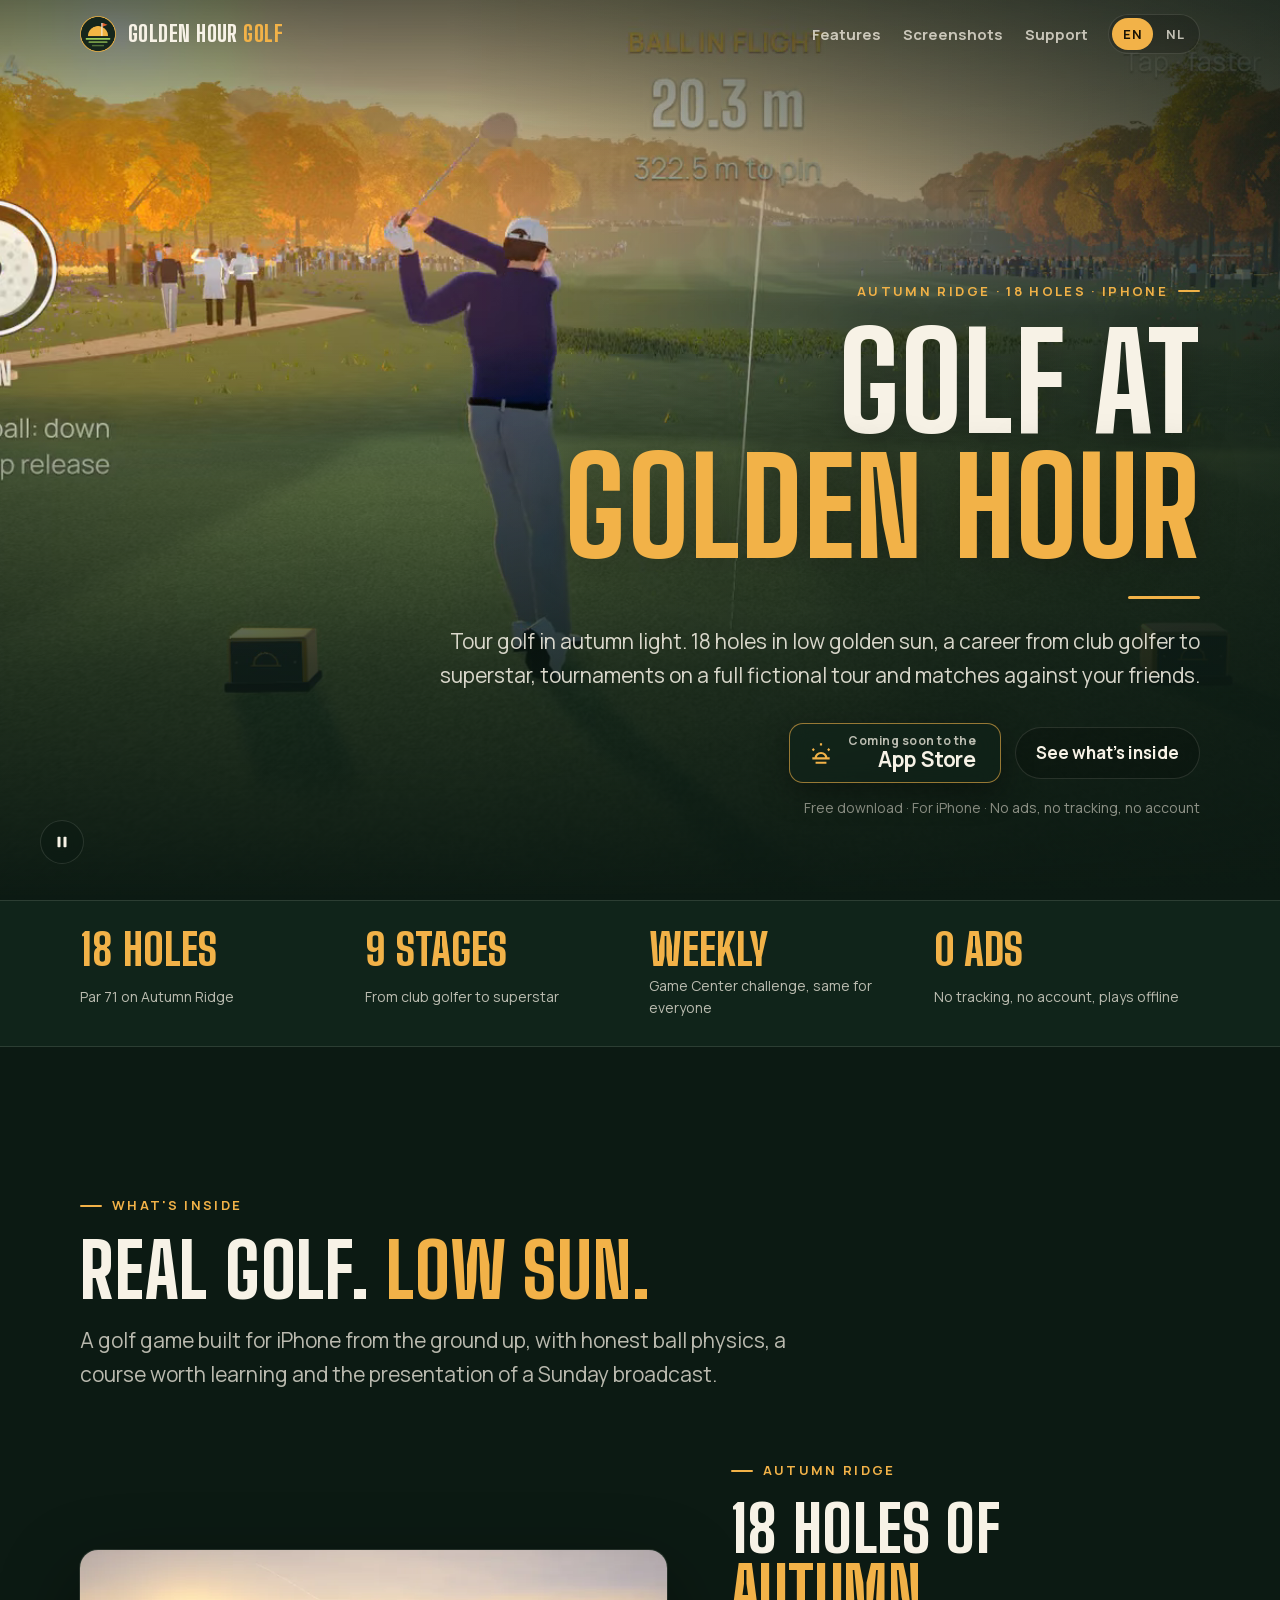
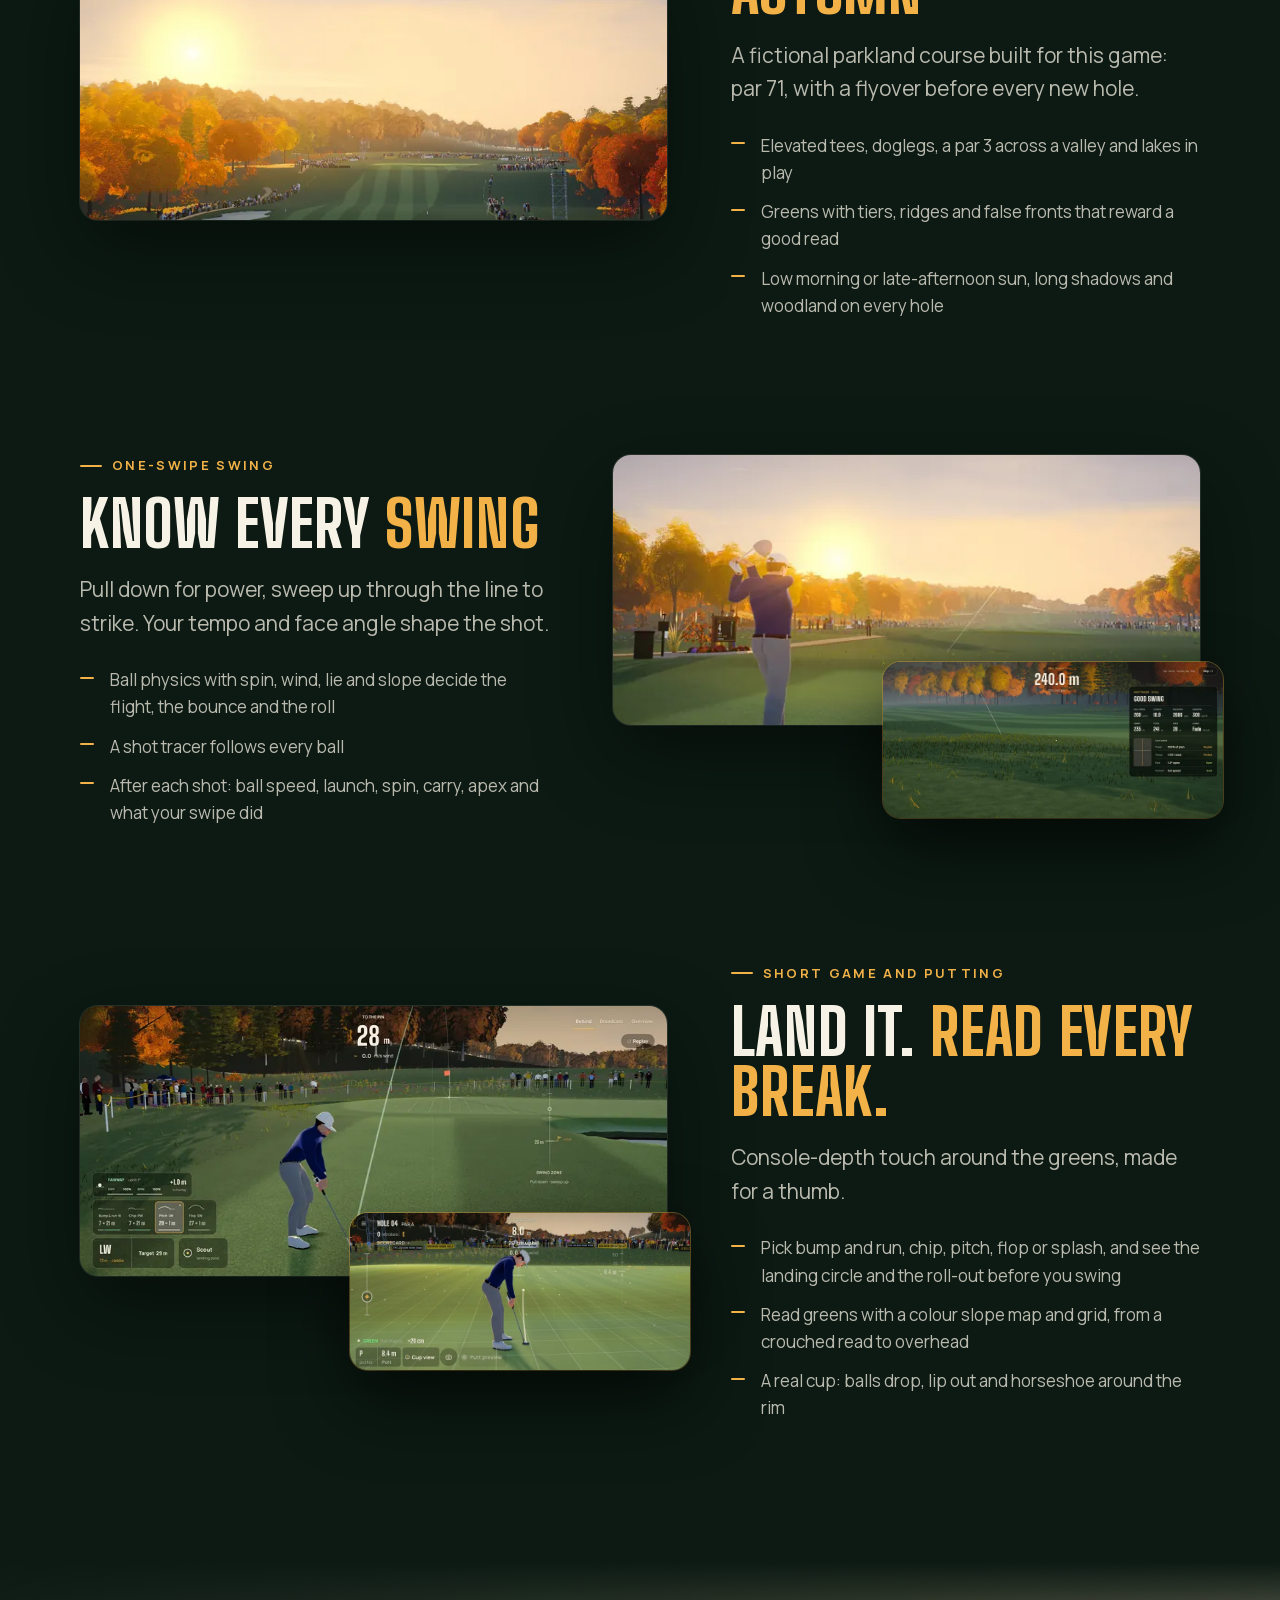
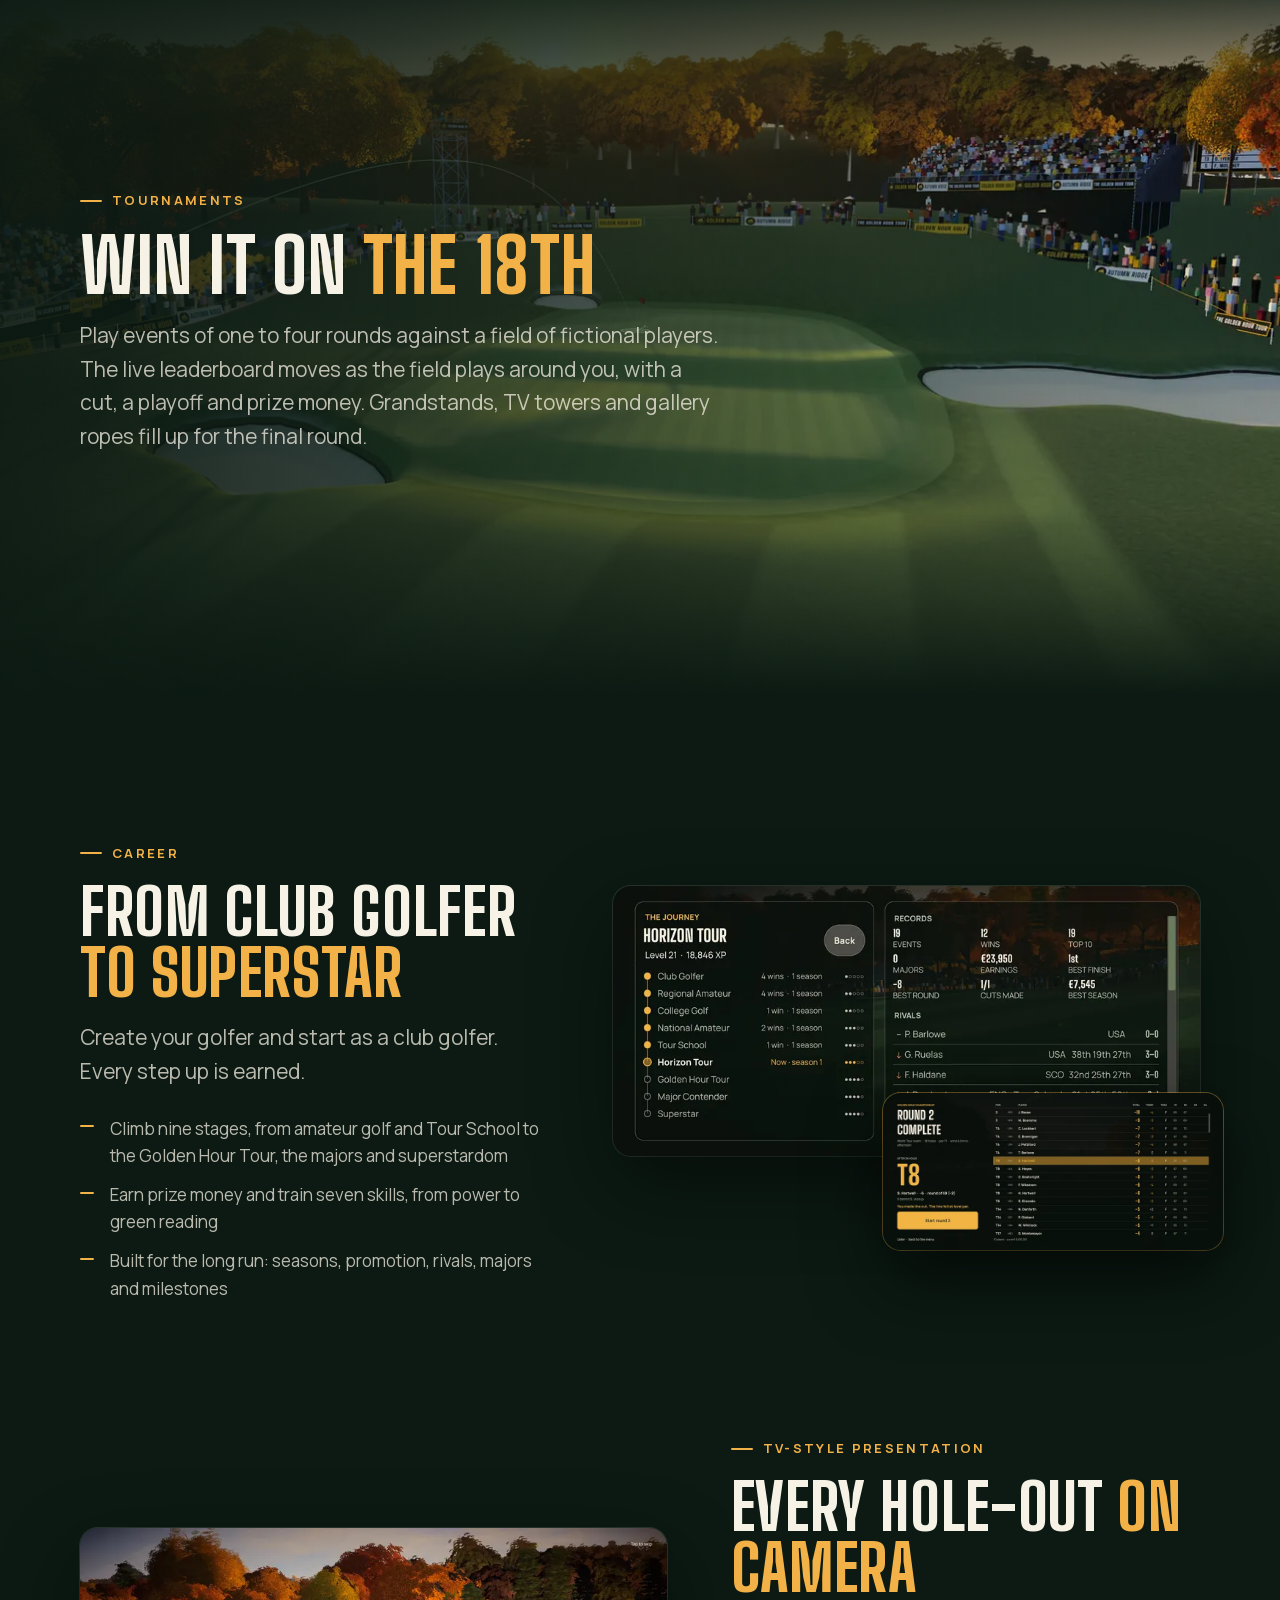
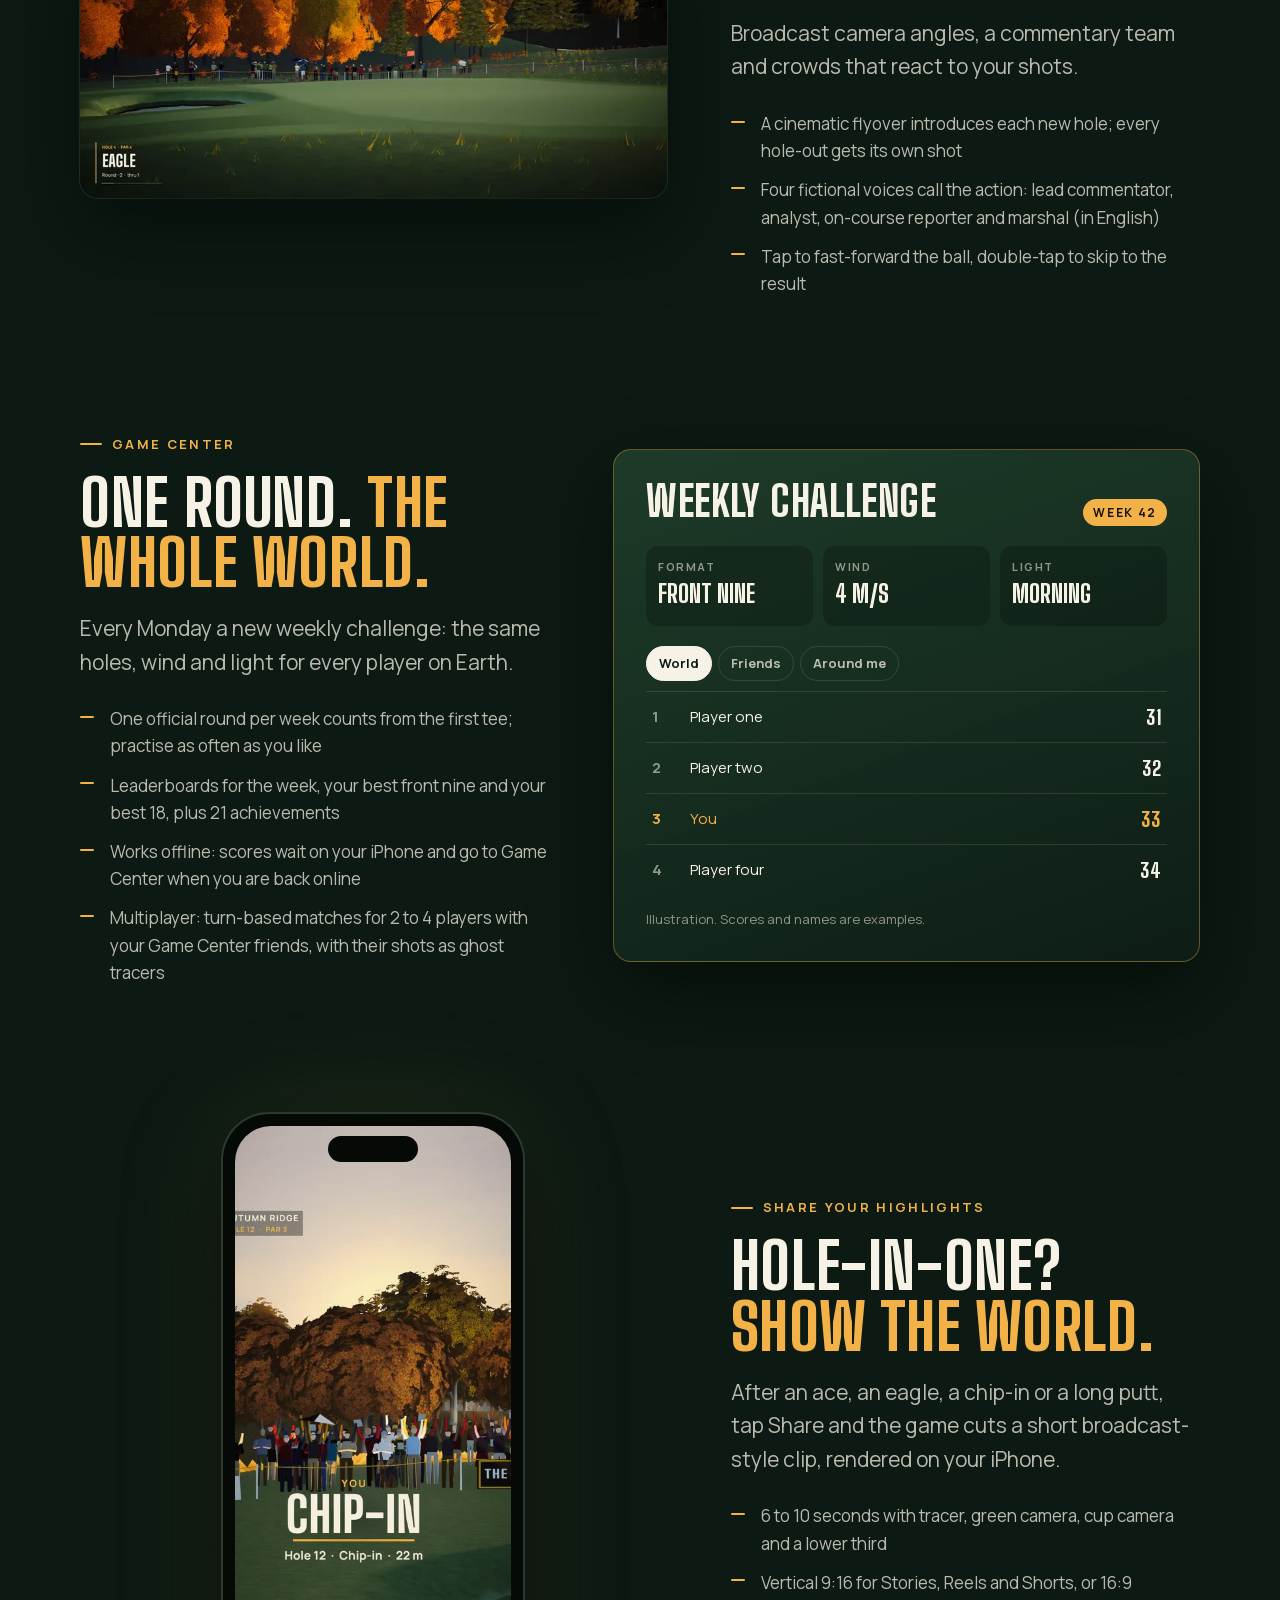
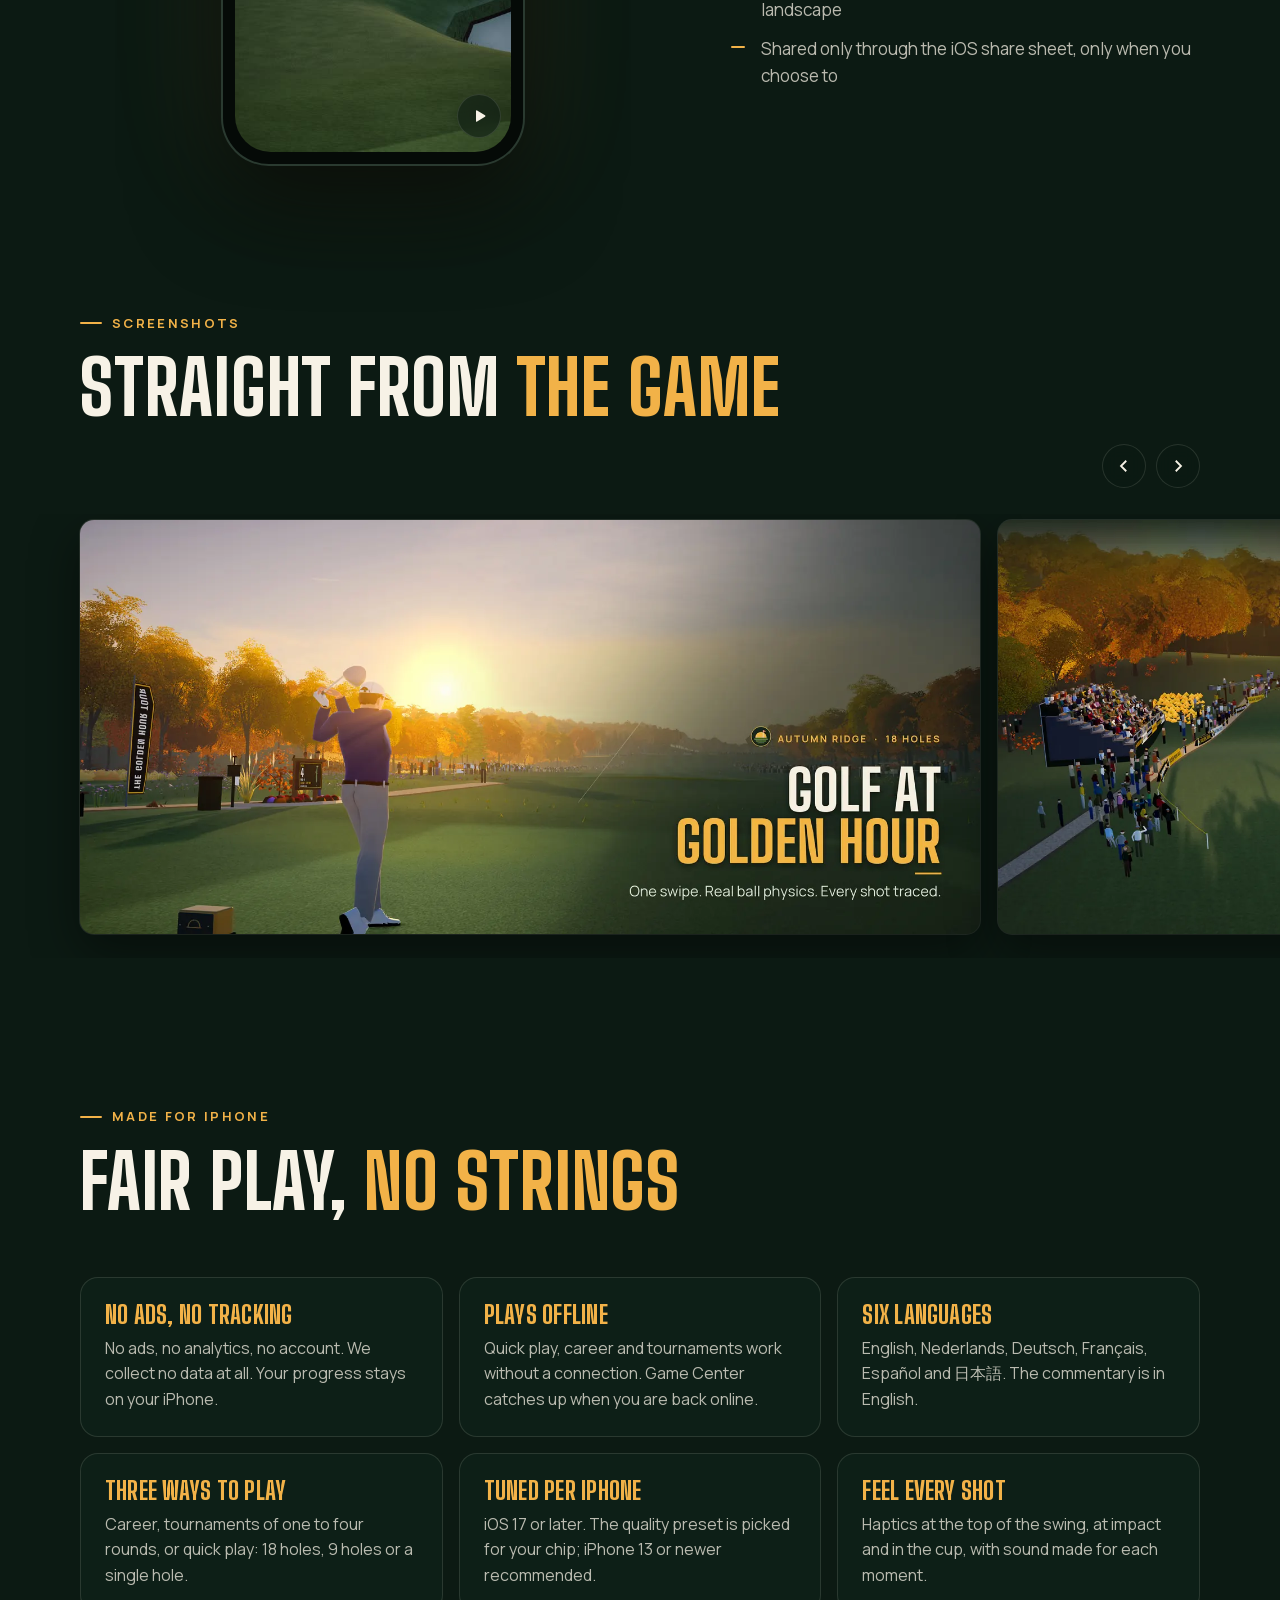
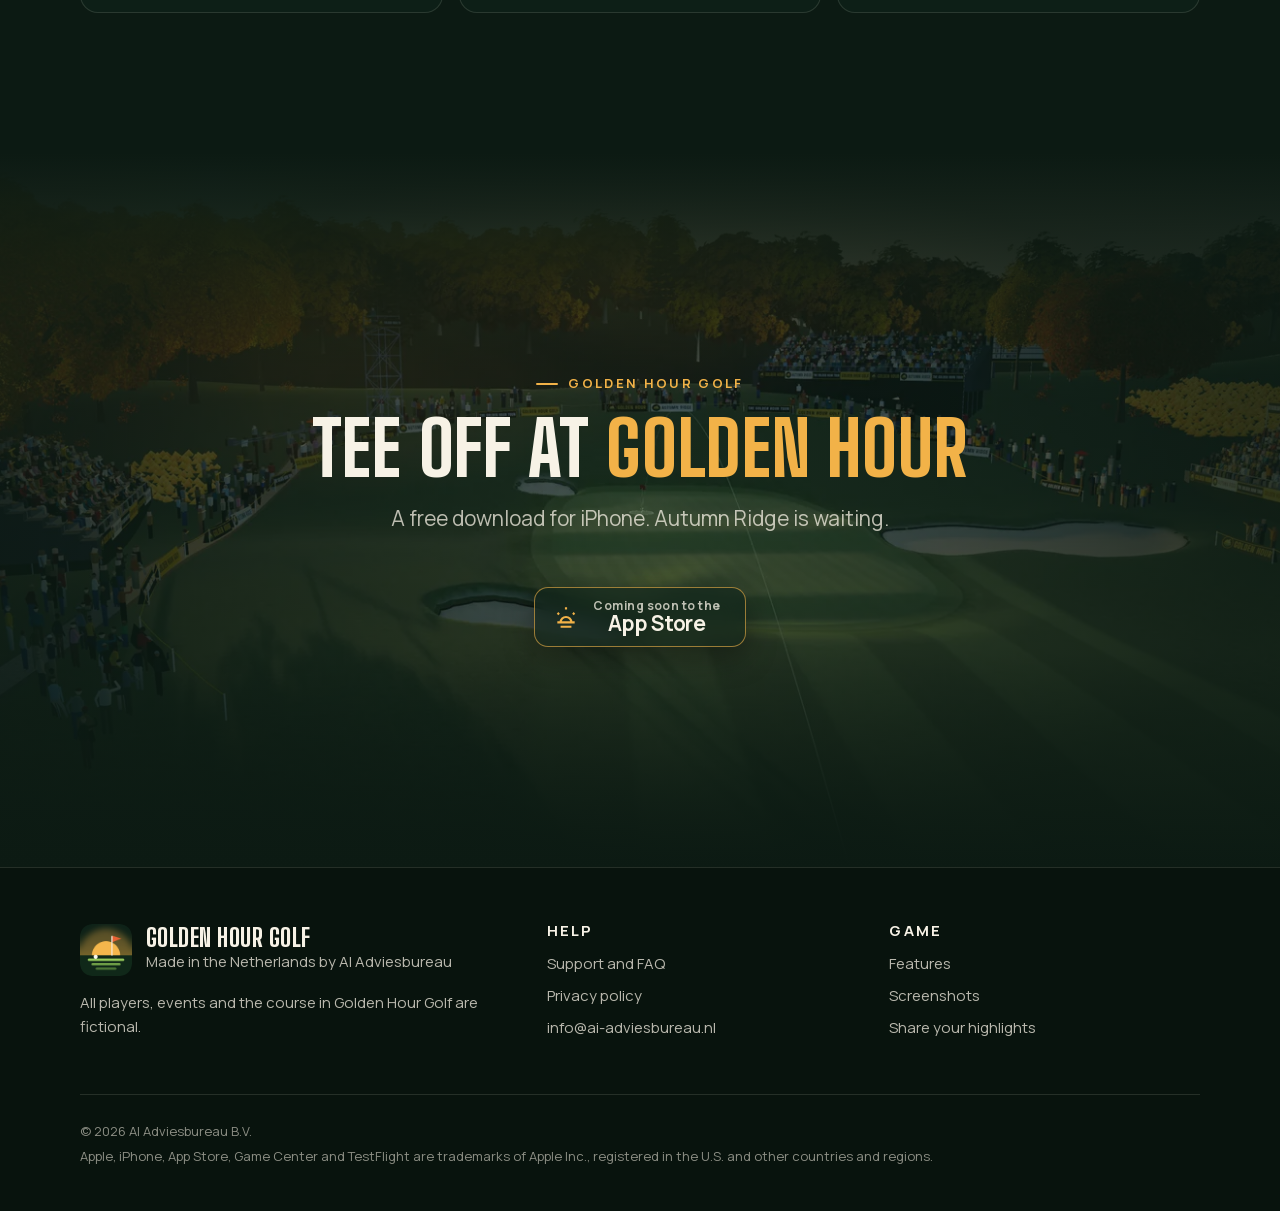
==== commit 8a5f79e0: "Build 8 interface: new gallery, hero, career and multiplayer" ====
--- a/index.html
+++ b/index.html
@@ -15,7 +15,7 @@
   <meta property="og:type" content="website">
   <meta property="og:site_name" content="Golden Hour Golf">
   <meta property="og:title" content="Golden Hour Golf: tour golf in autumn light">
-  <meta property="og:description" content="18 holes in low golden light, a long career from club golfer to tour pro, and live leaderboards. A golf game for iPhone, made in the Netherlands.">
+  <meta property="og:description" content="18 holes in low golden light, a career from club golfer to superstar, tournaments and matches with friends. A golf game for iPhone, made in the Netherlands.">
   <meta property="og:url" content="https://ai-adviesbureau.github.io/golden-hour-golf/">
   <meta property="og:image" content="https://ai-adviesbureau.github.io/golden-hour-golf/assets/img/og-image.jpg">
   <meta property="og:image:width" content="1200">
@@ -84,7 +84,7 @@
         <p class="eyebrow" data-i18n="hero.eyebrow">Autumn Ridge · 18 holes · iPhone</p>
         <h1 id="hero-title"><span data-i18n="hero.t1">Golf at</span><br><span class="gold" data-i18n="hero.t2">Golden Hour</span></h1>
         <hr class="rule">
-        <p class="lead" data-i18n="hero.lead">Tour golf in autumn light. 18 holes in low golden sun, a long career from club golfer to tour pro, and live leaderboards against a full fictional field.</p>
+        <p class="lead" data-i18n="hero.lead">Tour golf in autumn light. 18 holes in low golden sun, a career from club golfer to superstar, tournaments on a full fictional tour and matches against your friends.</p>
         <div class="cta-row">
           <div data-store-cta>
             <span class="store-btn is-soon"><svg viewBox="0 0 24 24" fill="none" stroke="currentColor" stroke-width="2" aria-hidden="true"><path d="M4 17h16M7 21h10M12 3v2M4.2 8.2l1.4 1.4M19.8 8.2l-1.4 1.4M7 17a5 5 0 0 1 10 0"/></svg><span><span class="small">Coming soon to the</span><span class="big">App Store</span></span></span>
@@ -105,7 +105,7 @@
     <div class="facts">
       <ul class="wrap">
         <li><strong data-i18n="f1.n">18 holes</strong><span data-i18n="f1.t">Par 71 on Autumn Ridge</span></li>
-        <li><strong data-i18n="f2.n">4 tiers</strong><span data-i18n="f2.t">From Local Circuit to the Golden Hour Tour</span></li>
+        <li><strong data-i18n="f2.n">9 stages</strong><span data-i18n="f2.t">From club golfer to superstar</span></li>
         <li><strong data-i18n="f3.n">Weekly</strong><span data-i18n="f3.t">Game Center challenge, same for everyone</span></li>
         <li><strong data-i18n="f4.n">0 ads</strong><span data-i18n="f4.t">No tracking, no account, plays offline</span></li>
       </ul>
@@ -193,18 +193,18 @@
         <article class="feature flip reveal" aria-labelledby="ft-career">
           <div class="feature-media">
             <div class="shot-pair">
-              <div class="shot"><img src="assets/img/career-800.webp" srcset="assets/img/career-800.webp 800w, assets/img/career.webp 1600w" sizes="(max-width: 860px) 92vw, 640px" alt="The career overview: golfer profile, prize money, world ranking and the next event." loading="lazy" width="1600" height="736"></div>
+              <div class="shot"><img src="assets/img/career-800.webp" srcset="assets/img/career-800.webp 800w, assets/img/career.webp 1600w" sizes="(max-width: 860px) 92vw, 640px" alt="The career journey: nine stages from Club Golfer to Superstar, with records and rivals." loading="lazy" width="1600" height="736"></div>
               <div class="shot"><img src="assets/img/leaderboard-800.webp" alt="A live tournament leaderboard after round two, with the player in eighth place." loading="lazy" width="800" height="368"></div>
             </div>
           </div>
           <div class="feature-copy">
             <p class="eyebrow" data-i18n="cr.eyebrow">Career</p>
-            <h2 id="ft-career"><span data-i18n="cr.t1">From club golfer</span> <span class="gold" data-i18n="cr.t2">to tour pro</span></h2>
-            <p class="lead" data-i18n="cr.lead">Create your golfer and start on the Local Circuit. Every step up is earned.</p>
-            <ul class="ticks">
-              <li data-i18n="cr.l1">Climb four tiers: Local Circuit, Regional Series, National Tour and the Golden Hour Tour</li>
+            <h2 id="ft-career"><span data-i18n="cr.t1">From club golfer</span> <span class="gold" data-i18n="cr.t2">to superstar</span></h2>
+            <p class="lead" data-i18n="cr.lead">Create your golfer and start as a club golfer. Every step up is earned.</p>
+            <ul class="ticks">
+              <li data-i18n="cr.l1">Climb nine stages, from amateur golf and Tour School to the Golden Hour Tour, the majors and superstardom</li>
               <li data-i18n="cr.l2">Earn prize money and train seven skills, from power to green reading</li>
-              <li data-i18n="cr.l3">Built for the long run, with seasons, promotion and a world ranking</li>
+              <li data-i18n="cr.l3">Built for the long run: seasons, promotion, rivals, majors and milestones</li>
             </ul>
           </div>
         </article>
@@ -255,6 +255,7 @@
               <li data-i18n="gc.l1">One official round per week counts from the first tee; practise as often as you like</li>
               <li data-i18n="gc.l2">Leaderboards for the week, your best front nine and your best 18, plus 21 achievements</li>
               <li data-i18n="gc.l3">Works offline: scores wait on your iPhone and go to Game Center when you are back online</li>
+              <li data-i18n="gc.l4">Multiplayer: turn-based matches for 2 to 4 players with your Game Center friends, with their shots as ghost tracers</li>
             </ul>
           </div>
         </article>
@@ -262,8 +263,8 @@
         <article class="feature reveal" id="highlights" aria-labelledby="ft-share">
           <div class="feature-media">
             <div class="phone">
-              <video id="clip-video" muted loop playsinline preload="none" poster="assets/img/highlight-poster.jpg" data-autoplay aria-label="A vertical highlight clip: a 9 iron hole-in-one on hole 12.">
-                <source src="assets/video/highlight-ace.mp4" type="video/mp4">
+              <video id="clip-video" muted loop playsinline preload="none" poster="assets/img/highlight-poster.jpg" data-autoplay aria-label="A vertical highlight clip: a chip-in from 22 metres on hole 12, in front of the gallery.">
+                <source src="assets/video/highlight-chipin.mp4" type="video/mp4">
               </video>
               <button class="icon-btn" type="button" id="clip-toggle" aria-label="Play highlight clip" data-i18n-label="video.playclip">
                 <svg viewBox="0 0 24 24" fill="currentColor" aria-hidden="true" class="i-pause" hidden><rect x="6" y="5" width="4" height="14" rx="1"/><rect x="14" y="5" width="4" height="14" rx="1"/></svg>
@@ -299,16 +300,16 @@
       </div>
       <div class="gallery">
         <ul class="gallery-track" id="gallery" tabindex="0" aria-label="Screenshots, scroll sideways">
-          <li><button type="button"><img data-shot="01-hero-drive" src="assets/shots/en/01-hero-drive-800.webp" srcset="assets/shots/en/01-hero-drive-800.webp 800w, assets/shots/en/01-hero-drive.webp 1600w" sizes="(max-width: 760px) 86vw, 900px" alt="Golf at golden hour: a drive with the low sun in view and a white shot tracer." width="800" height="368" loading="lazy"></button></li>
+          <li><button type="button"><img data-shot="01-hero-drive" src="assets/shots/en/01-hero-drive-800.webp" srcset="assets/shots/en/01-hero-drive-800.webp 800w, assets/shots/en/01-hero-drive.webp 1600w" sizes="(max-width: 760px) 86vw, 900px" alt="Golf at golden hour: a drive on hole 4 with the low sun in view." width="800" height="368" loading="lazy"></button></li>
           <li><button type="button"><img data-shot="02-final-hole-crowd" src="assets/shots/en/02-final-hole-crowd-800.webp" srcset="assets/shots/en/02-final-hole-crowd-800.webp 800w, assets/shots/en/02-final-hole-crowd.webp 1600w" sizes="(max-width: 760px) 86vw, 900px" alt="Win it on the 18th: grandstands, a TV tower and galleries around the final green." width="800" height="368" loading="lazy"></button></li>
-          <li><button type="button"><img data-shot="03-short-game" src="assets/shots/en/03-short-game-800.webp" srcset="assets/shots/en/03-short-game-800.webp 800w, assets/shots/en/03-short-game.webp 1600w" sizes="(max-width: 760px) 86vw, 900px" alt="Land it, let it roll: a pitch with the landing spot and roll-out." width="800" height="368" loading="lazy"></button></li>
-          <li><button type="button"><img data-shot="04-putting" src="assets/shots/en/04-putting-800.webp" srcset="assets/shots/en/04-putting-800.webp 800w, assets/shots/en/04-putting.webp 1600w" sizes="(max-width: 760px) 86vw, 900px" alt="Read every break: a putt with the slope grid and putt preview." width="800" height="368" loading="lazy"></button></li>
-          <li><button type="button"><img data-shot="05-leaderboard" src="assets/shots/en/05-leaderboard-800.webp" srcset="assets/shots/en/05-leaderboard-800.webp 800w, assets/shots/en/05-leaderboard.webp 1600w" sizes="(max-width: 760px) 86vw, 900px" alt="Climb the leaderboard: a live tournament leaderboard after round two." width="800" height="368" loading="lazy"></button></li>
-          <li><button type="button"><img data-shot="06-career" src="assets/shots/en/06-career-800.webp" srcset="assets/shots/en/06-career-800.webp 800w, assets/shots/en/06-career.webp 1600w" sizes="(max-width: 760px) 86vw, 900px" alt="From club golfer to tour pro: the career overview." width="800" height="368" loading="lazy"></button></li>
-          <li><button type="button"><img data-shot="07-swing-analysis" src="assets/shots/en/07-swing-analysis-800.webp" srcset="assets/shots/en/07-swing-analysis-800.webp 800w, assets/shots/en/07-swing-analysis.webp 1600w" sizes="(max-width: 760px) 86vw, 900px" alt="Know every swing: the shot tracer panel with the swing analysis." width="800" height="368" loading="lazy"></button></li>
-          <li><button type="button"><img data-shot="08-cinematic" src="assets/shots/en/08-cinematic-800.webp" srcset="assets/shots/en/08-cinematic-800.webp 800w, assets/shots/en/08-cinematic.webp 1600w" sizes="(max-width: 760px) 86vw, 900px" alt="Every hole-out on camera: a cinematic eagle shot." width="800" height="368" loading="lazy"></button></li>
-          <li><button type="button"><img data-shot="09-autumn-course" src="assets/shots/en/09-autumn-course-800.webp" srcset="assets/shots/en/09-autumn-course-800.webp 800w, assets/shots/en/09-autumn-course.webp 1600w" sizes="(max-width: 760px) 86vw, 900px" alt="18 holes of autumn: the flyover of hole 14." width="800" height="368" loading="lazy"></button></li>
-          <li><button type="button"><img data-shot="10-ways-to-play" src="assets/shots/en/10-ways-to-play-800.webp" srcset="assets/shots/en/10-ways-to-play-800.webp 800w, assets/shots/en/10-ways-to-play.webp 1600w" sizes="(max-width: 760px) 86vw, 900px" alt="Three ways to play: Career, Tournament and Quick play on the main menu." width="800" height="368" loading="lazy"></button></li>
+          <li><button type="button"><img data-shot="03-shot-shaping" src="assets/shots/en/03-shot-shaping-800.webp" srcset="assets/shots/en/03-shot-shaping-800.webp 800w, assets/shots/en/03-shot-shaping.webp 1600w" sizes="(max-width: 760px) 86vw, 900px" alt="Shape every shot: the shape and spin tray with a draw and spin back selected." width="800" height="368" loading="lazy"></button></li>
+          <li><button type="button"><img data-shot="04-green-reading" src="assets/shots/en/04-green-reading-800.webp" srcset="assets/shots/en/04-green-reading-800.webp 800w, assets/shots/en/04-green-reading.webp 1600w" sizes="(max-width: 760px) 86vw, 900px" alt="Read every break: a putt with the slope grid and the putt preview." width="800" height="368" loading="lazy"></button></li>
+          <li><button type="button"><img data-shot="05-career" src="assets/shots/en/05-career-800.webp" srcset="assets/shots/en/05-career-800.webp 800w, assets/shots/en/05-career.webp 1600w" sizes="(max-width: 760px) 86vw, 900px" alt="From club golfer to superstar: the career journey with records and rivals." width="800" height="368" loading="lazy"></button></li>
+          <li><button type="button"><img data-shot="06-multiplayer" src="assets/shots/en/06-multiplayer-800.webp" srcset="assets/shots/en/06-multiplayer-800.webp 800w, assets/shots/en/06-multiplayer.webp 1600w" sizes="(max-width: 760px) 86vw, 900px" alt="Challenge your friends: watching an opponent's drive as a ghost tracer in a match." width="800" height="368" loading="lazy"></button></li>
+          <li><button type="button"><img data-shot="07-weekly-challenge" src="assets/shots/en/07-weekly-challenge-800.webp" srcset="assets/shots/en/07-weekly-challenge-800.webp 800w, assets/shots/en/07-weekly-challenge.webp 1600w" sizes="(max-width: 760px) 86vw, 900px" alt="One round, the whole world: the weekly challenge with its Game Center leaderboard." width="800" height="368" loading="lazy"></button></li>
+          <li><button type="button"><img data-shot="08-highlight-clips" src="assets/shots/en/08-highlight-clips-800.webp" srcset="assets/shots/en/08-highlight-clips-800.webp 800w, assets/shots/en/08-highlight-clips.webp 1600w" sizes="(max-width: 760px) 86vw, 900px" alt="Share your best shots: a vertical chip-in clip made by the game." width="800" height="368" loading="lazy"></button></li>
+          <li><button type="button"><img data-shot="09-replay" src="assets/shots/en/09-replay-800.webp" srcset="assets/shots/en/09-replay-800.webp 800w, assets/shots/en/09-replay.webp 1600w" sizes="(max-width: 760px) 86vw, 900px" alt="Watch it again: a cinematic replay of the ball flight over the fairway." width="800" height="368" loading="lazy"></button></li>
+          <li><button type="button"><img data-shot="10-languages" src="assets/shots/en/10-languages-800.webp" srcset="assets/shots/en/10-languages-800.webp 800w, assets/shots/en/10-languages.webp 1600w" sizes="(max-width: 760px) 86vw, 900px" alt="12 languages, zero ads." width="800" height="368" loading="lazy"></button></li>
         </ul>
       </div>
     </section>
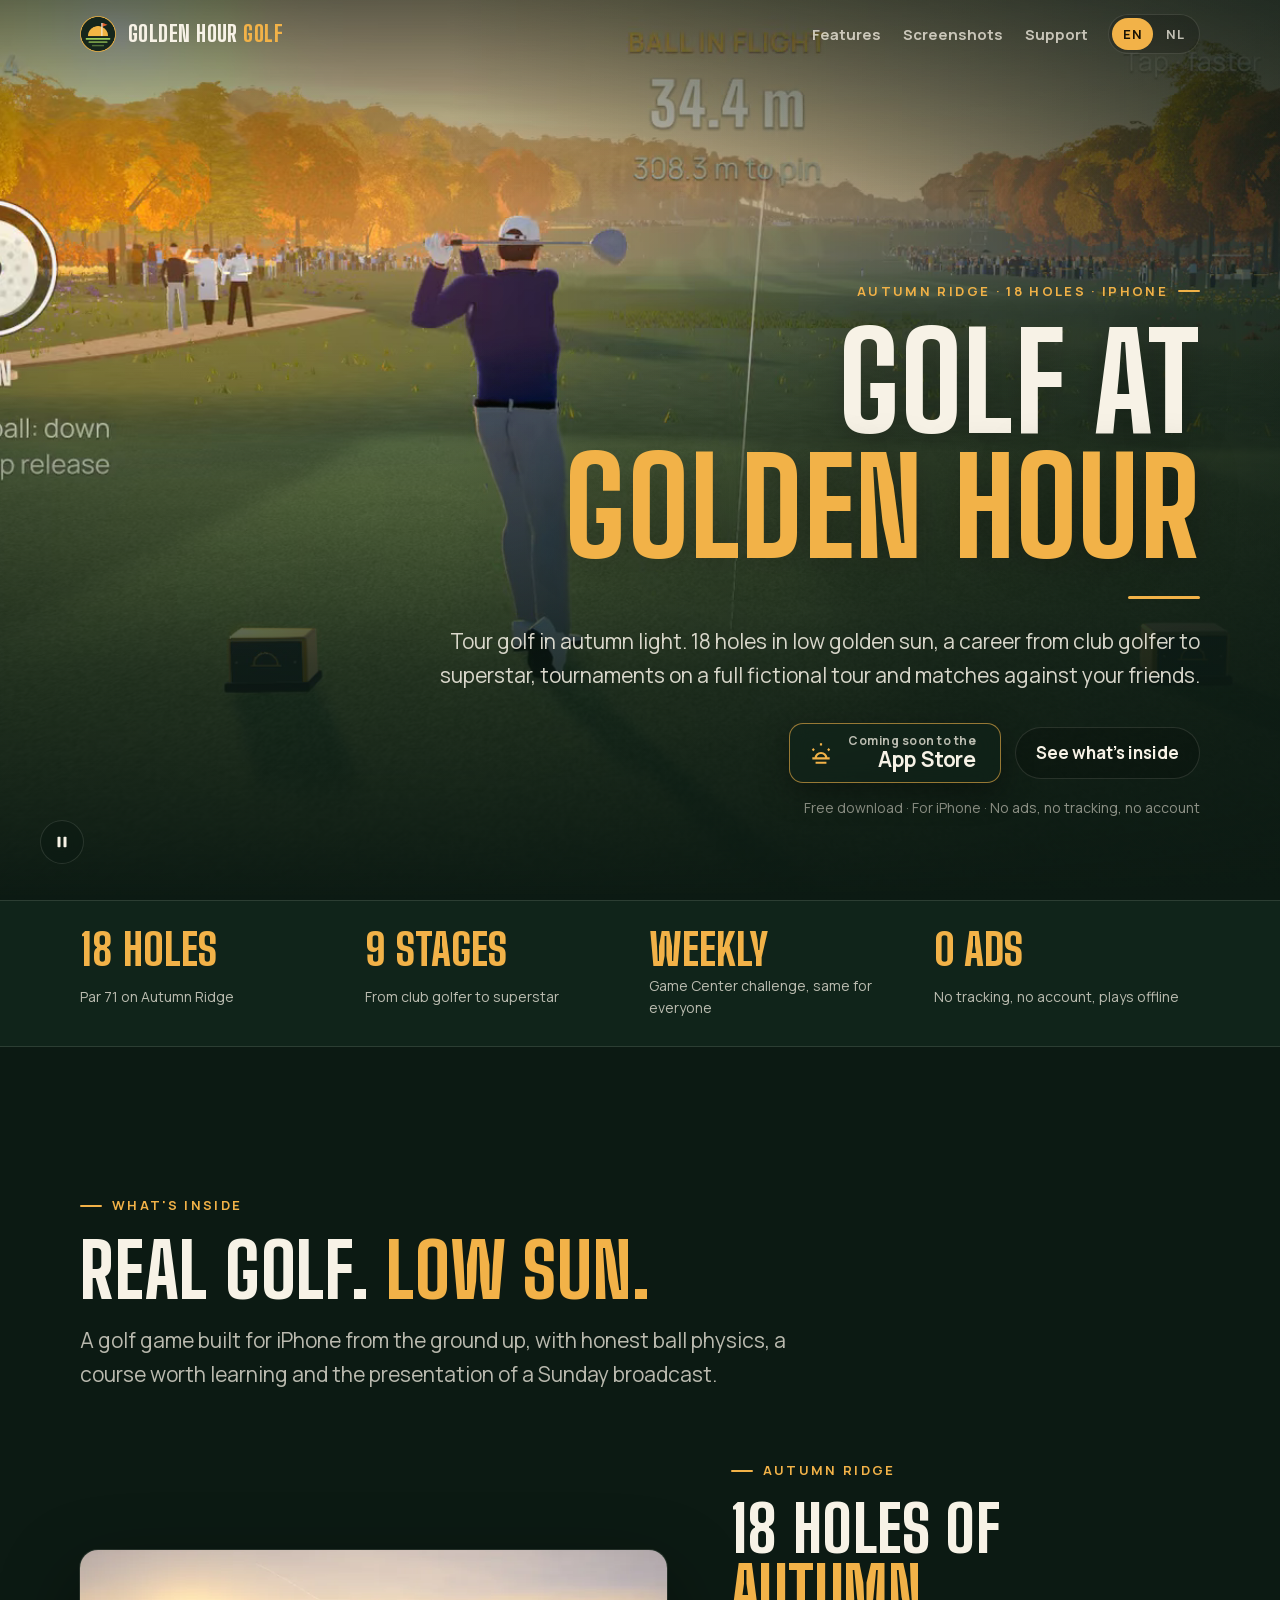
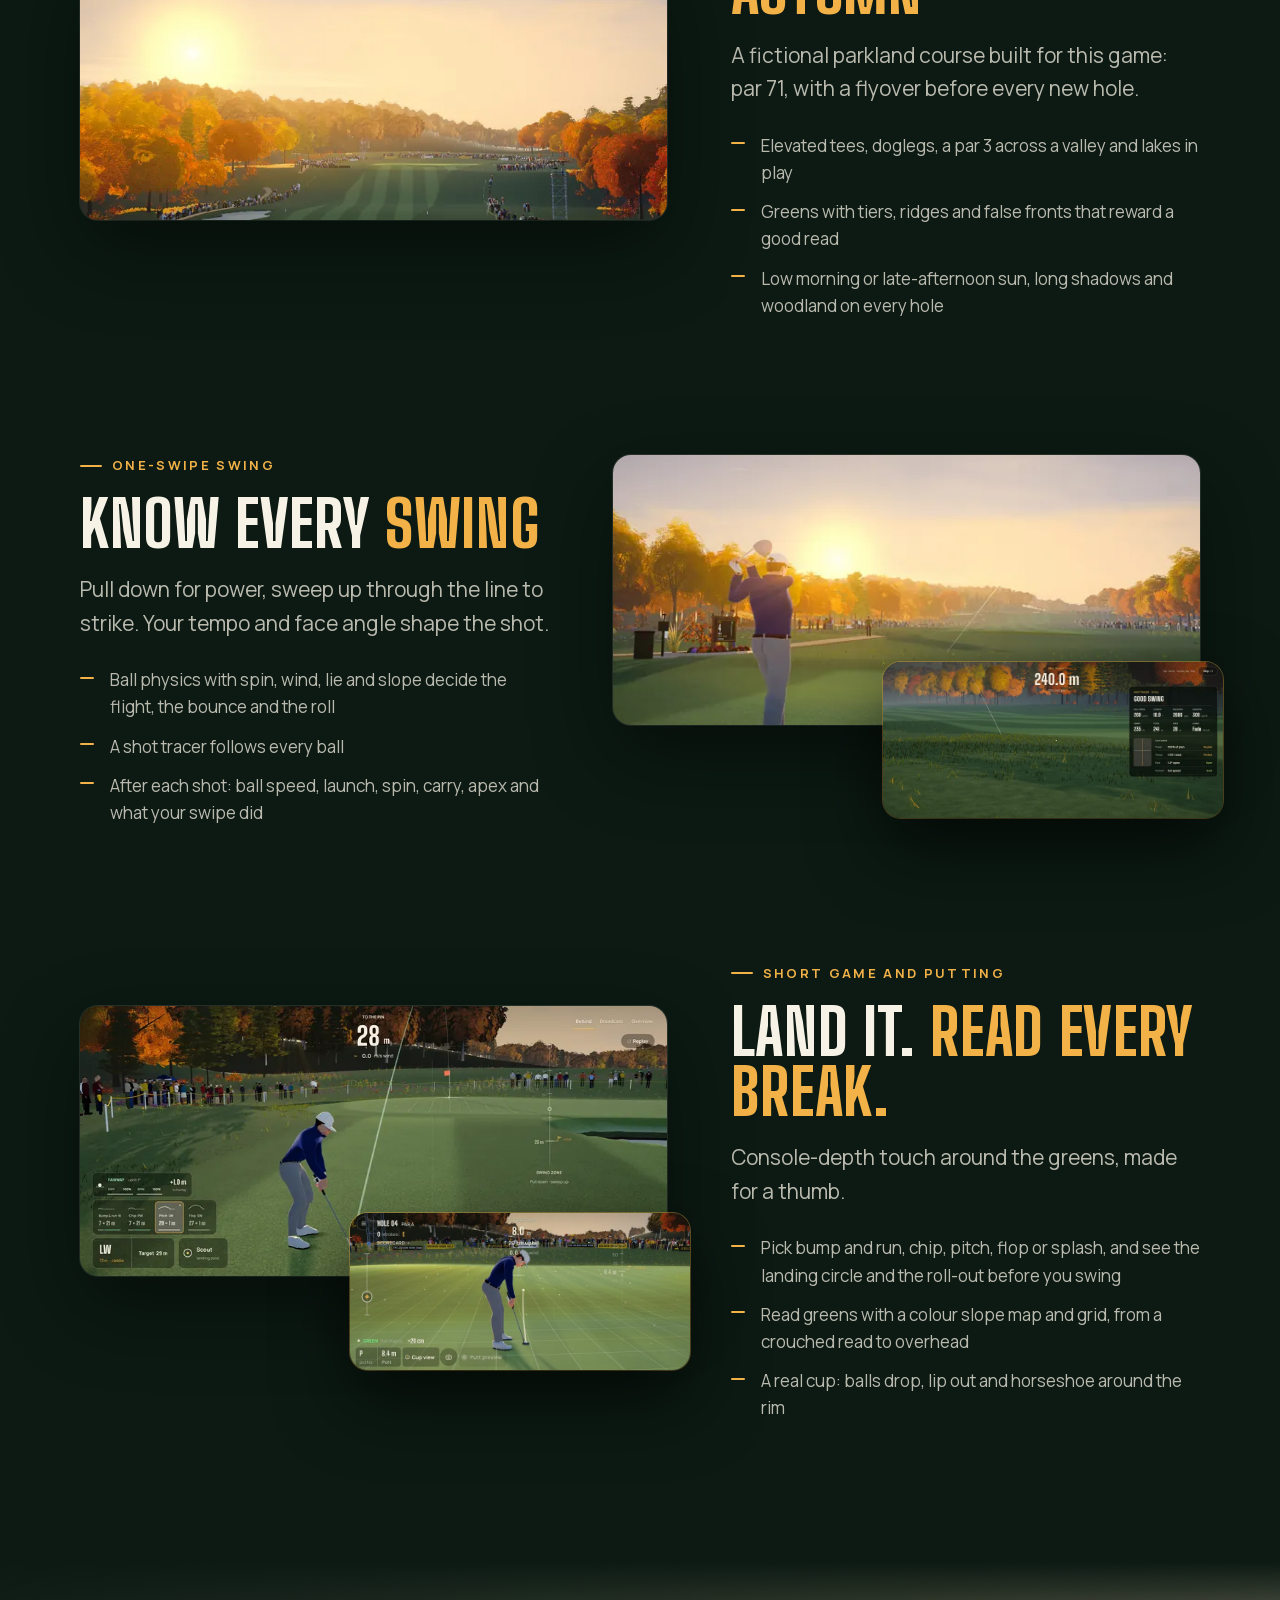
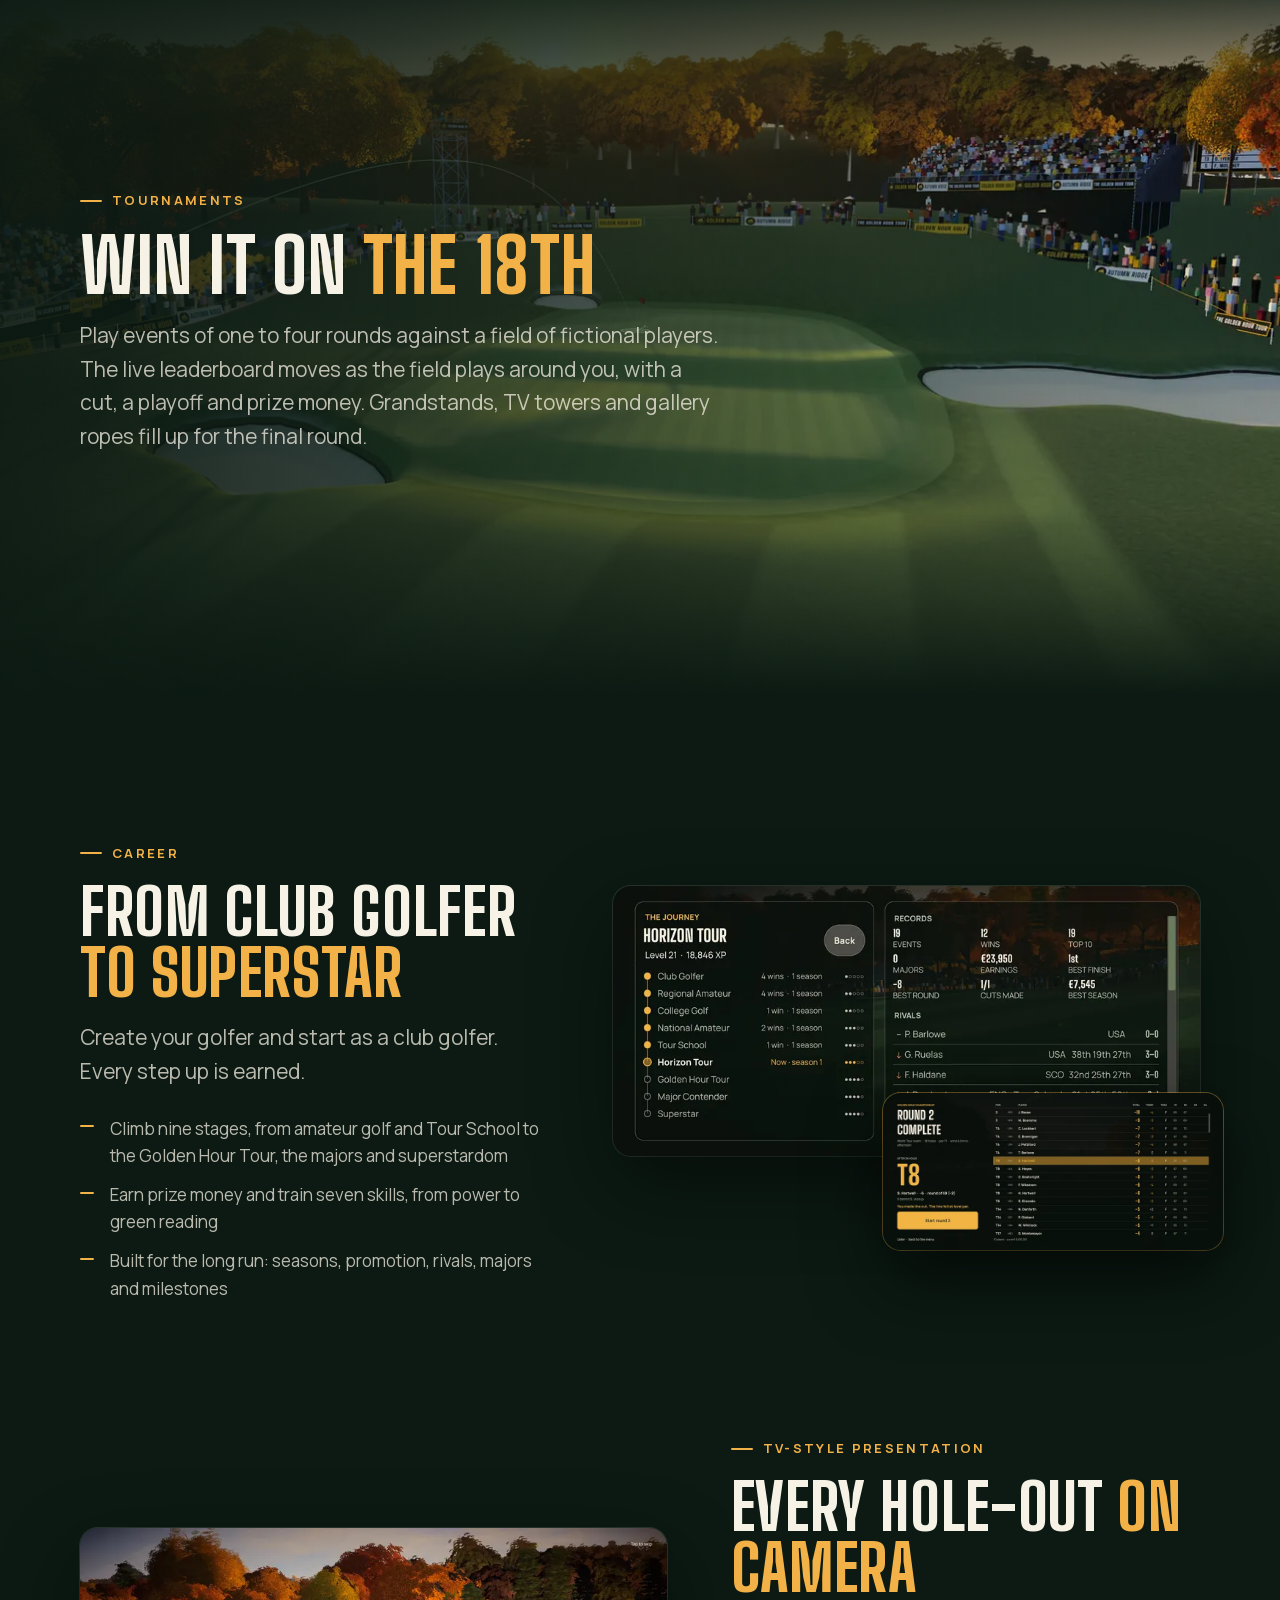
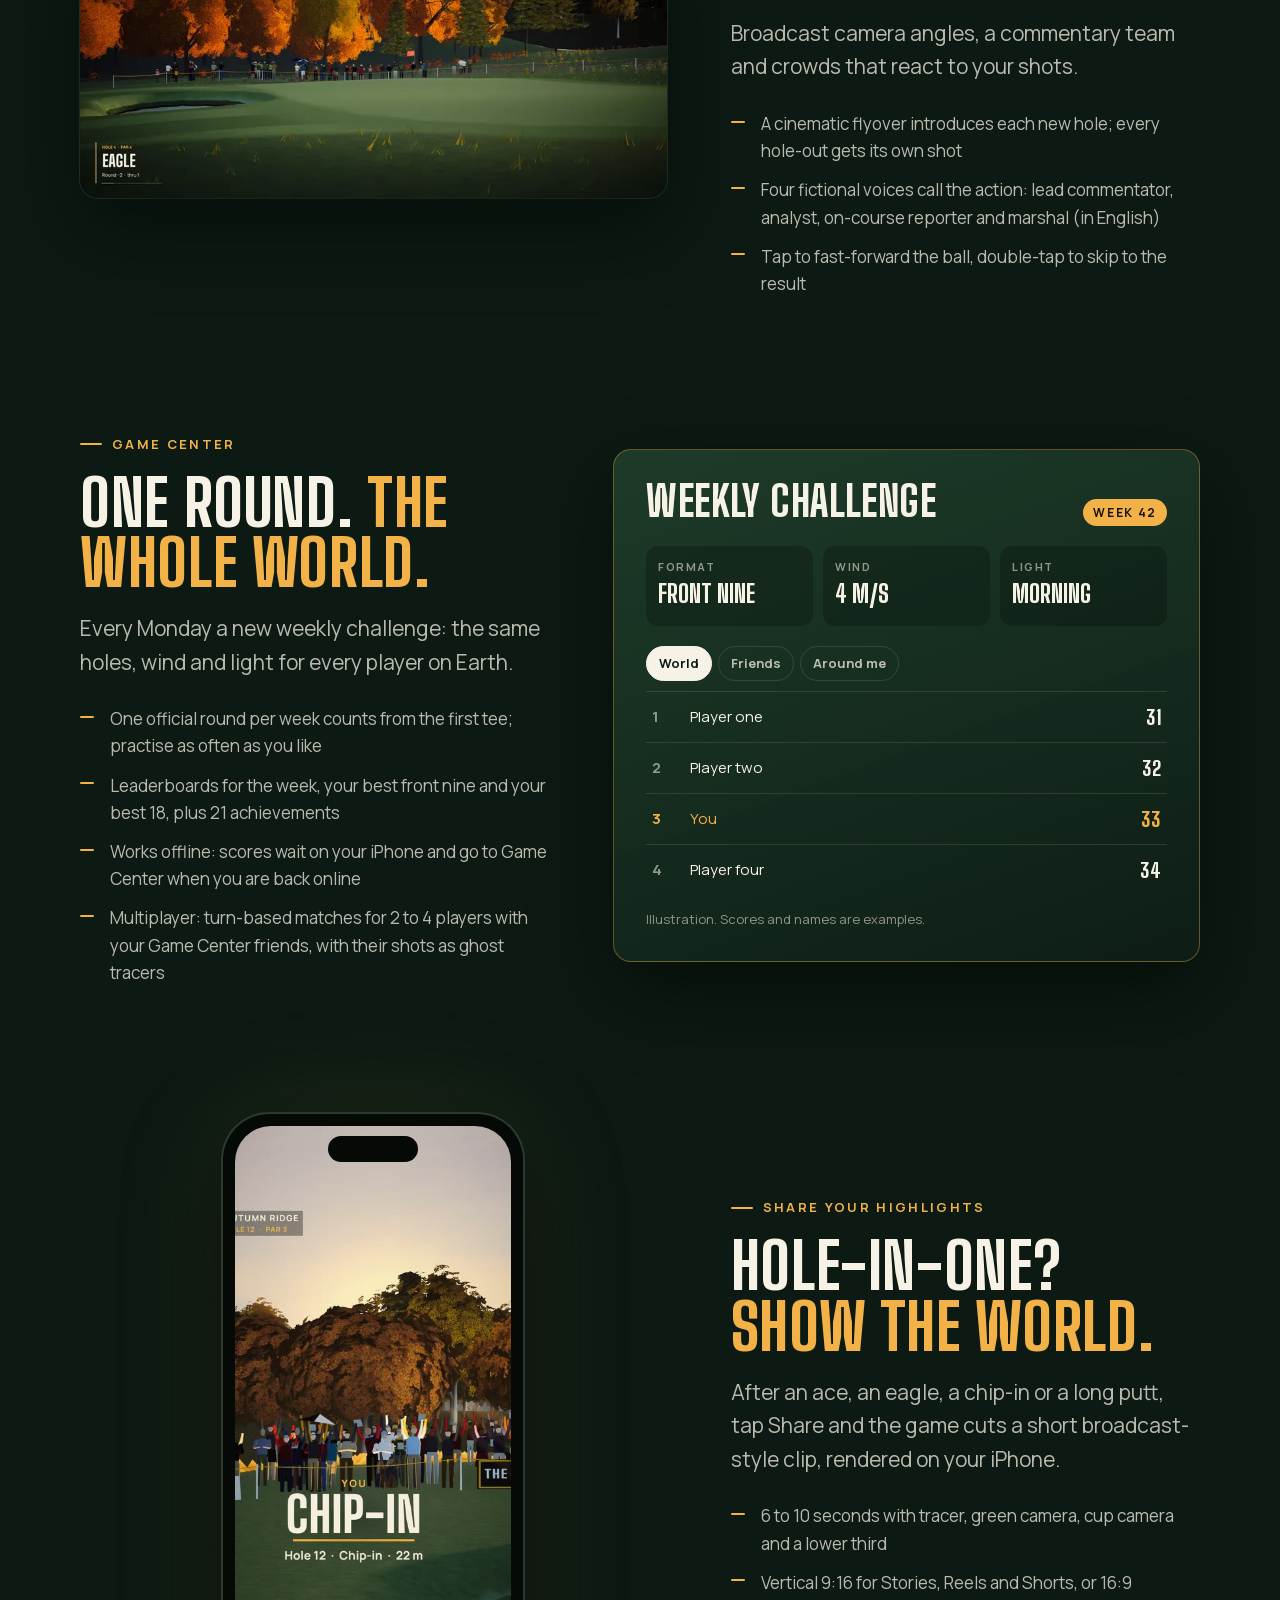
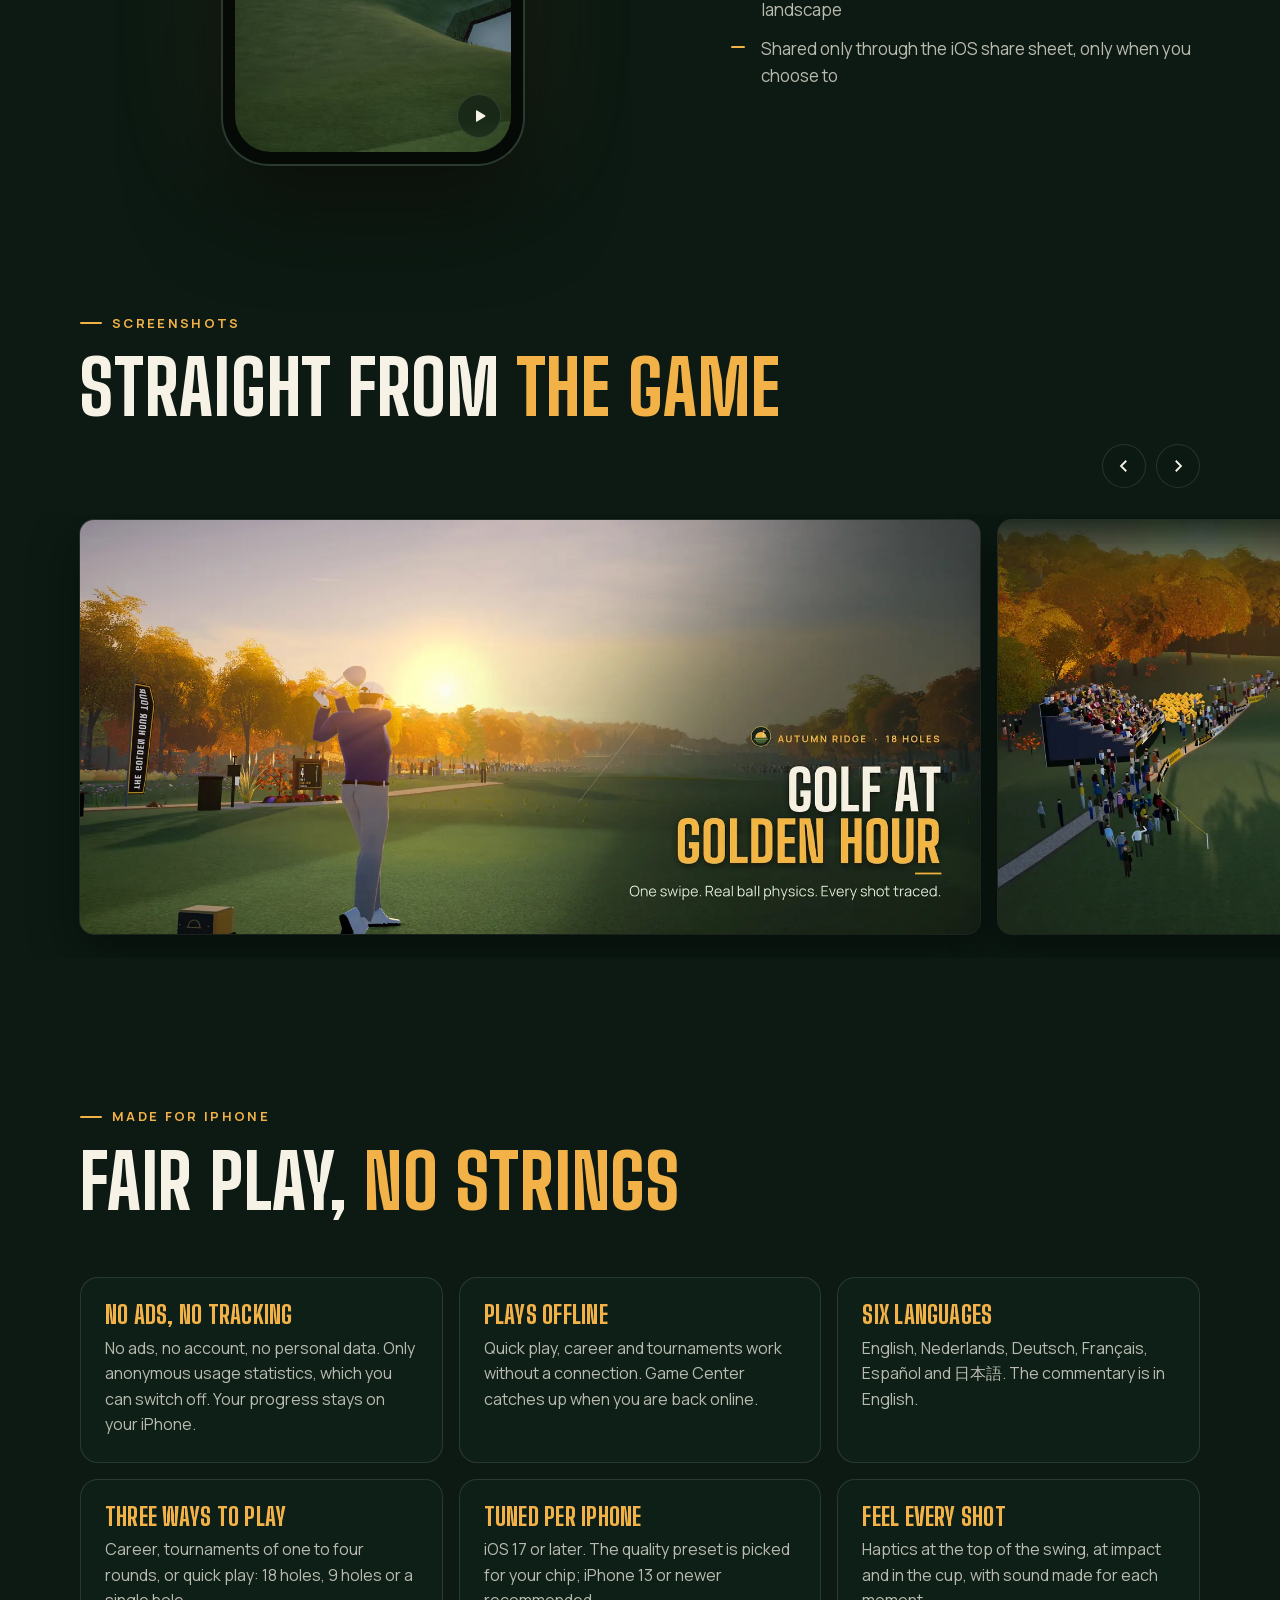
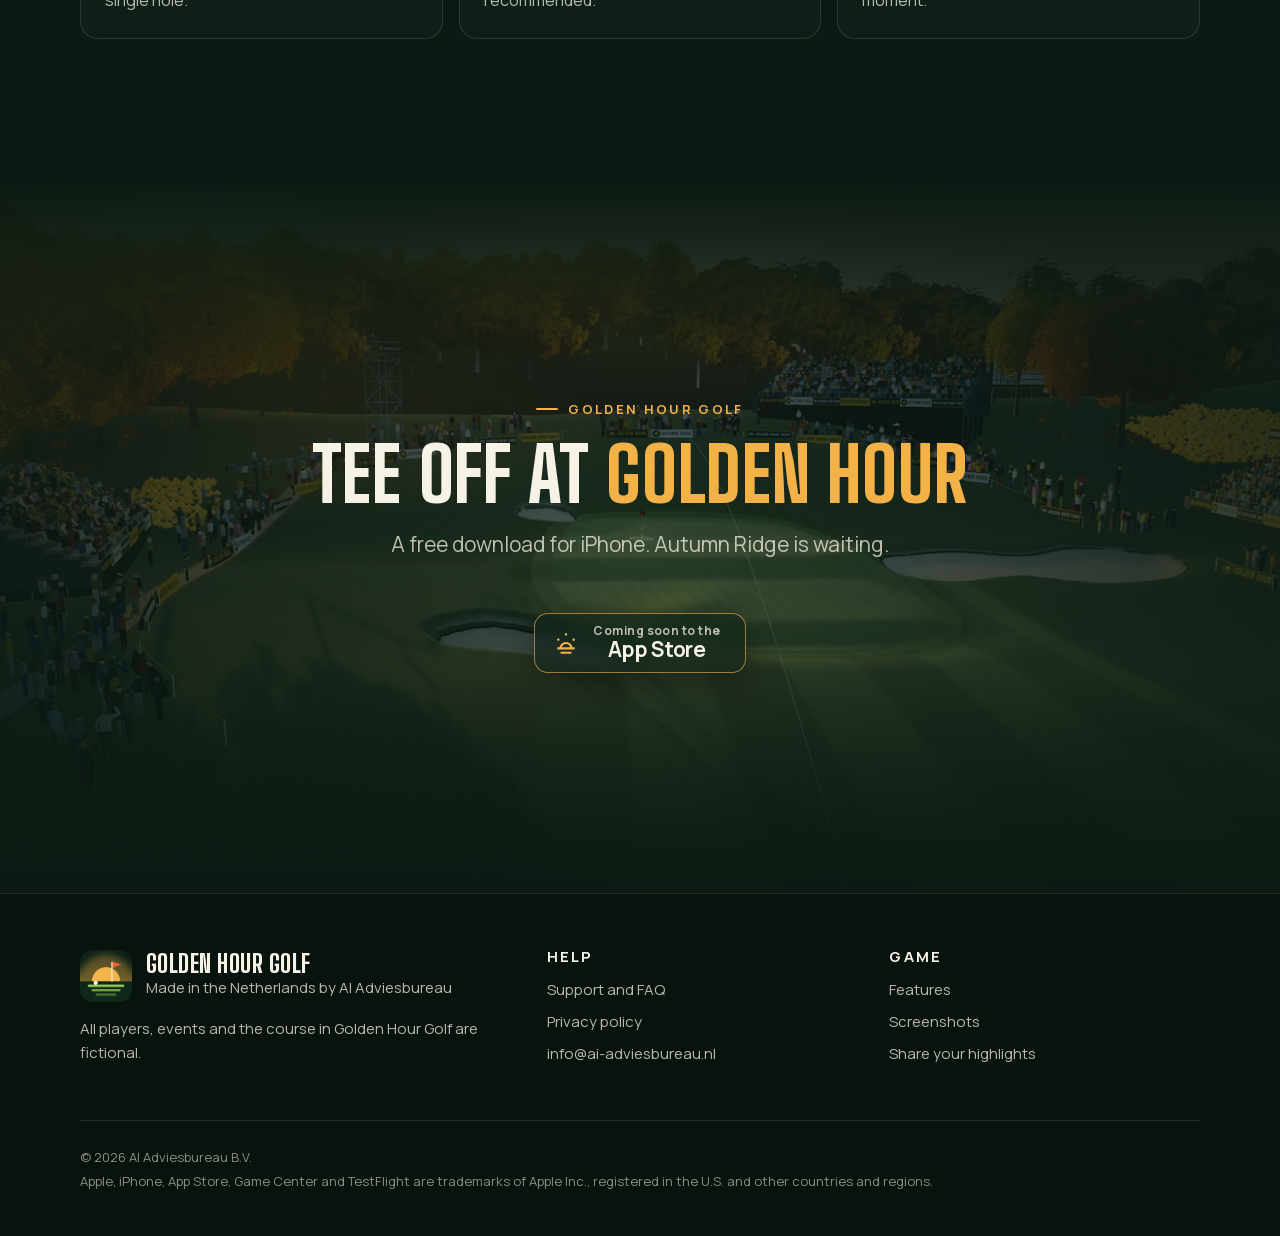
==== commit 4f5aa0f6: "Privacy: anonymous usage statistics (Aptabase, EU)" ====
--- a/index.html
+++ b/index.html
@@ -322,7 +322,7 @@
           <h2 id="specs-title"><span data-i18n="sp.t1">Fair play,</span> <span class="gold" data-i18n="sp.t2">no strings</span></h2>
         </div>
         <div class="specs">
-          <div class="spec reveal"><h3 data-i18n="sp.a.h">No ads, no tracking</h3><p data-i18n="sp.a.p">No ads, no analytics, no account. We collect no data at all. Your progress stays on your iPhone.</p></div>
+          <div class="spec reveal"><h3 data-i18n="sp.a.h">No ads, no tracking</h3><p data-i18n="sp.a.p">No ads, no account, no personal data. Only anonymous usage statistics, which you can switch off. Your progress stays on your iPhone.</p></div>
           <div class="spec reveal"><h3 data-i18n="sp.b.h">Plays offline</h3><p data-i18n="sp.b.p">Quick play, career and tournaments work without a connection. Game Center catches up when you are back online.</p></div>
           <div class="spec reveal"><h3 data-i18n="sp.c.h">Six languages</h3><p data-i18n="sp.c.p">English, Nederlands, Deutsch, Français, Español and 日本語. The commentary is in English.</p></div>
           <div class="spec reveal"><h3 data-i18n="sp.d.h">Three ways to play</h3><p data-i18n="sp.d.p">Career, tournaments of one to four rounds, or quick play: 18 holes, 9 holes or a single hole.</p></div>
